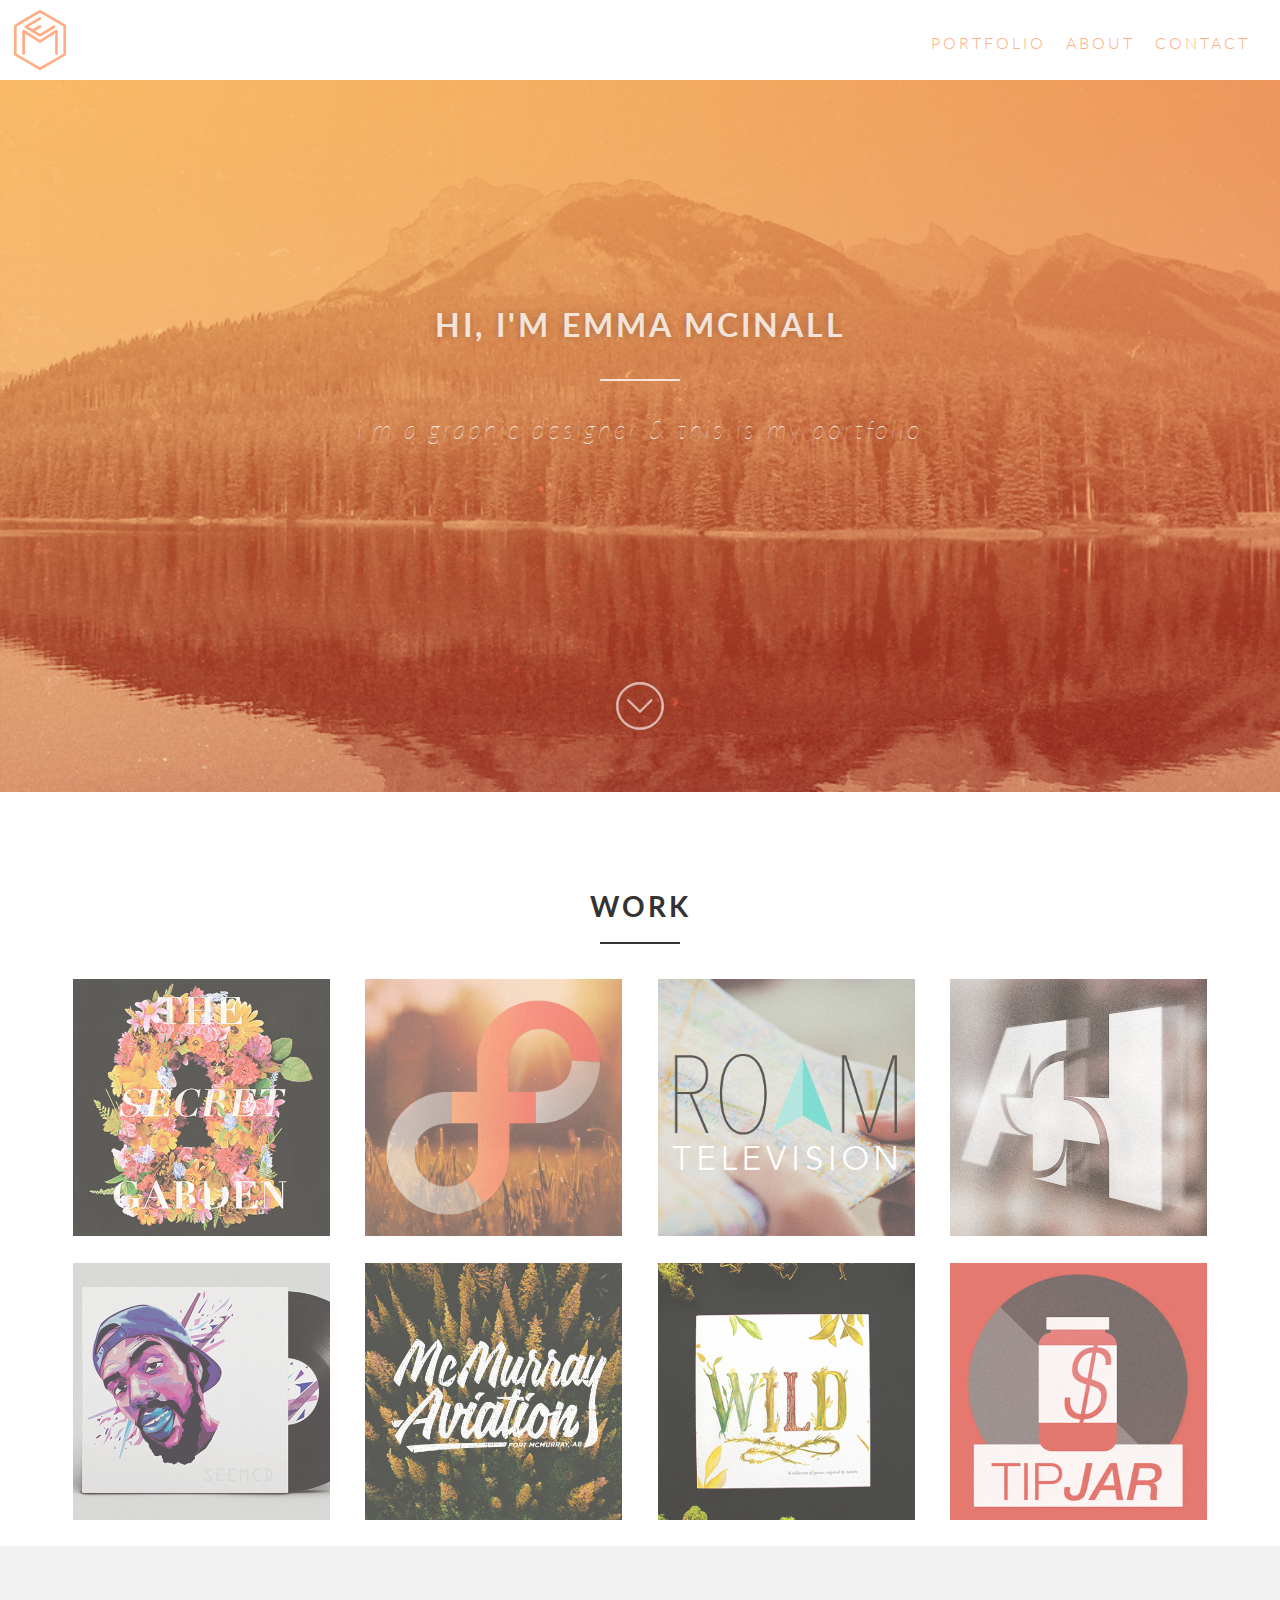
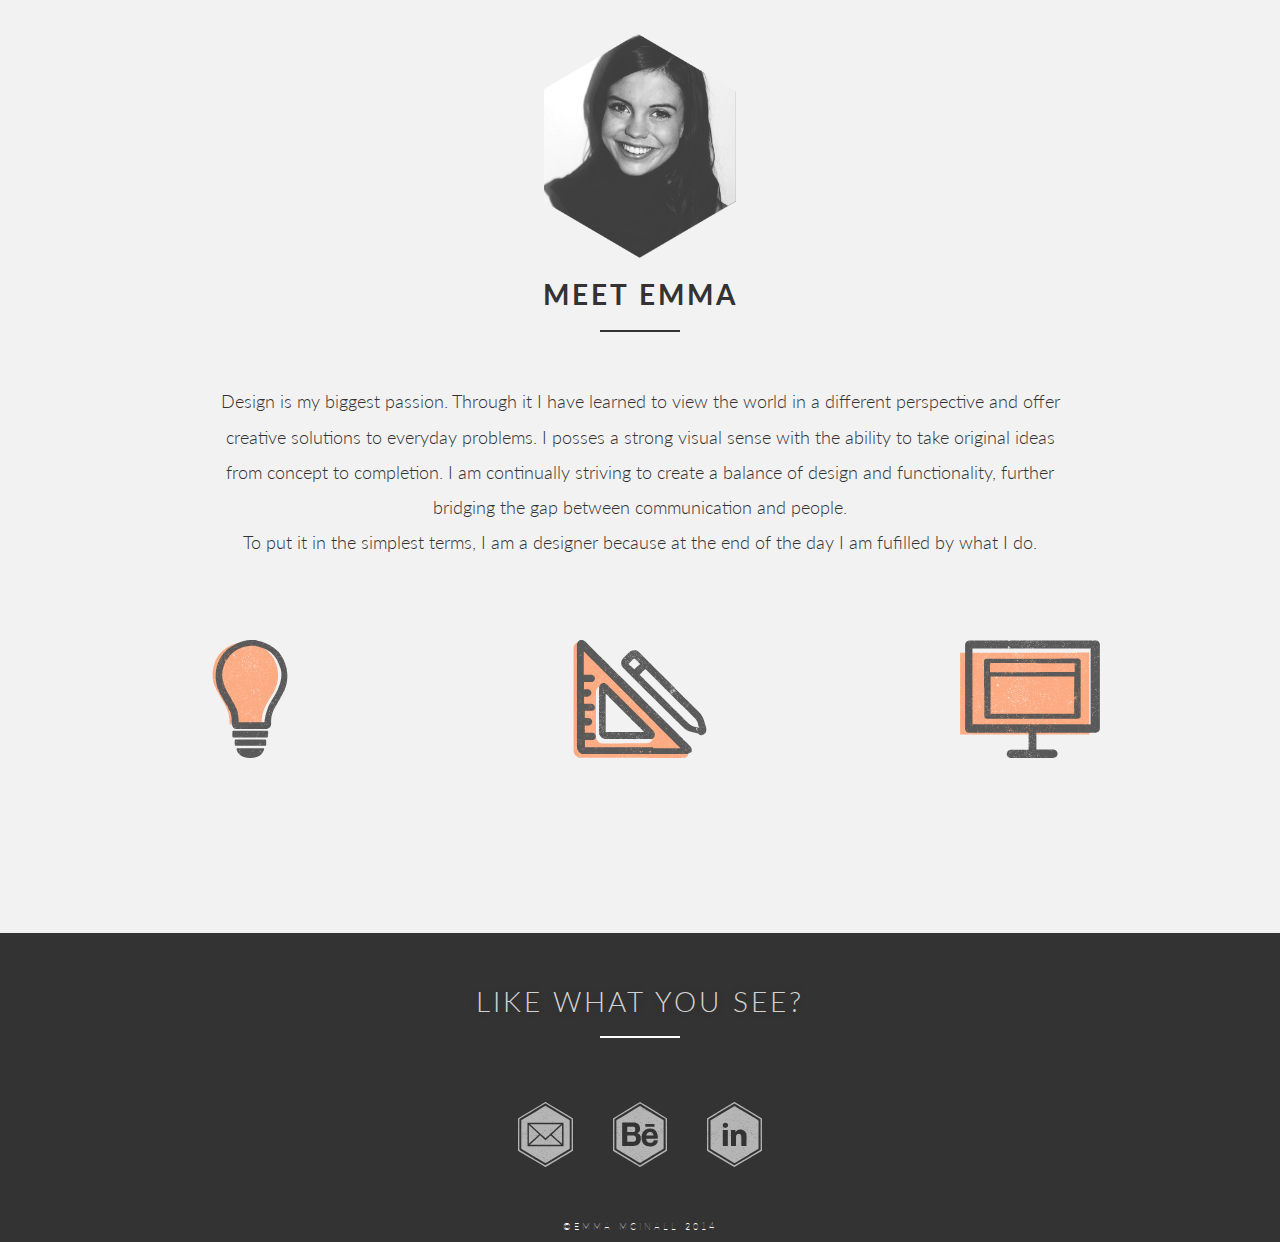
==== index.html @ fdf2aeab "Finalized Website v01" ====
<!DOCTYPE html>
<html lang="en-ca">
<head>
	<meta charset="utf-8">
	<meta name="handheldfriendly" content="true">
  	<meta name="mobileoptimized" content="240">
 	<meta name="viewport" content="width=device-width,initial-scale=1">

	<title>Emma McInall · Graphic Design · Ottawa, Ontario, Canada</title>

	<link href="css/reset.css" rel="stylesheet">
	<link href="css/grid.css" rel="stylesheet">
	<link href="css/typography.css" rel="stylesheet">
	<link href="css/main.css" rel="stylesheet">
	<link rel="stylesheet" href="flexslider/flexslider.css" type="text/css">
	<link href='http://fonts.googleapis.com/css?family=Lato:100,300,400,700,100italic,300italic,400italic,700italic' rel='stylesheet' type='text/css'>
</head>
	<body id="top">
		<!-- HEADER -->
		<header>

			<a href="#top" id="logo"></a>

			<nav class="milli">
				<a href="#" id="menu-icon"></a>

				<ul>
					<li><a href="#work" class="smoothScroll">PORTFOLIO</a></li>
					<li><a href="#about" class="smoothScroll">ABOUT</a></li>
					<li><a href="#footer" class="smoothScroll">CONTACT</a></li>

				</ul>
			</nav>
		</header>
		<!-- END - HEADER -->

		<!-- INTRO (PARALLAX) -->
		<section class="intro" id="intro">
		    <section class="module parallax parallax-1">
			  <div class="container">
			    <h1>HI, I'M EMMA MCINALL</h1>
			    <span class="intro-border"></span>
			    <h3>i'm a graphic designer & this is my portfolio</h3>
			    <a href="#work" class="arrow smoothScroll">
			    	<img src="img/arrow.svg" alt="down arrow">
			    </a>
			  </div>
			</section>
		</section>
		<!-- END - INTRO -->

		<!-- WORK SECTION -->
		<section class="work" id="work">
			<h2 class="work-title">WORK</h2>
			<span class="work-border"></span>

			<!-- WORK THUMBNAILS-->
				<div class="work-grid" id="portfolio">
					<div class="unit unit-s-1-2 unit-m-1-2 unit-l-1-4 gutter">
						<a href="#portfolio1" class="smoothScroll">
							<figure class="graphic">
								<img class="img-flex" src="img/thesecretgarden-thumbnail.jpg" alt="The Secret Garden Movie Poster">
								<figcaption>The Secret Garden</figcaption>
							</figure>
						</a>
					</div>

					<div class="unit unit-s-1-2 unit-m-1-2 unit-l-1-4 gutter">
						<a href="#portfolio2" class="smoothScroll">
							<figure class="graphic">
								<img class="portfolio-img" src="img/furever-thumbnail.jpg" alt="Furevr iOS App">
								<figcaption>Furevr</figcaption>
							</figure>
						</a>
					</div>

					<div class="unit unit-s-1-2 unit-m-1-2 unit-l-1-4 gutter">
						<a href="#portfolio3" class="smoothScroll">
							<figure class="graphic">
								<img class="portfolio-img" src="img/roamtelevision-thumbnail.jpg" alt="Roam Television Broadcast Package">
								<figcaption>Roam TV</figcaption>
							</figure>
						</a>
					</div>

					<div class="unit unit-s-1-2 unit-m-1-2 unit-l-1-4 gutter">
						<a href="#portfolio4" class="smoothScroll">
							<figure class="graphic">
								<img class="portfolio-img" src="img/algonquinanimalhospital-thumbnail.jpg" alt="Algonquin Animal Hospital Logo">
								<figcaption>Algonquin Vet</figcaption>
							</figure>
						</a>
					</div>

					<div class="unit unit-s-1-2 unit-m-1-2 unit-l-1-4 gutter">
						<a href="#portfolio5" class="smoothScroll">
							<figure class="graphic">
								<img class="portfolio-img" src="img/artiststudy-thumbnail.jpg" alt="Artist Study Illustration">
								<figcaption>Artist Study</figcaption>
							</figure>
						</a>
					</div>

					<div class="unit unit-s-1-2 unit-m-1-2 unit-l-1-4 gutter">
						<a href="#portfolio6" class="smoothScroll">
							<figure class="graphic">
								<img class="portfolio-img" src="img/mcmurrayaviation-thumbnail.jpg" alt="McMurray Aviation Logo">
								<figcaption>McMurray Aviation</figcaption>
							</figure>
						</a>
					</div>

					<div class="unit unit-s-1-2 unit-m-1-2 unit-l-1-4 gutter">
						<a href="#portfolio7" class="smoothScroll">
							<figure class="graphic">
								<img class="portfolio-img" src="img/wild-thumbnail.jpg" alt="Wild Quote Book">
								<figcaption>Wild</figcaption>
							</figure>
						</a>
					</div>

					<div class="unit unit-s-1-2 unit-m-1-2 unit-l-1-4 gutter">
						<a href="#portfolio8" class="smoothScroll">
							<figure class="graphic">
								<img class="portfolio-img" src="img/tipjar-thumbnail.jpg" alt="Tip Jar iOS App">
								<figcaption>TipJar</figcaption>
							</figure>
						</a>
					</div>
				</div>
			</section>
			<!-- END - WORK THUMBNAILS -->

			<!--  WORK DETAILS-->
				<div class="portfolio-wrapper" id="portfolio1" data-state="close">
						<div class="slider-wrap">
							<div class="flexslider">
							  <ul class="slides">
								<li>
									<img src="img/work-img/thesecretgarden-slide1.jpg" alt="The Secret Garden Movie Poster">
								</li>
								<li>
									<img src="img/work-img/thesecretgarden-slide2.jpg" alt="The Secret Garden Movie Poster">
								</li>
								<li>
									<img src="img/work-img/thesecretgarden-slide3.jpg" alt="The Secret Garden Movie Poster">
								</li>
								<li>
									<img src="img/work-img/thesecretgarden-slide4.jpg" alt="The Secret Garden Movie Poster">
								</li>
							  </ul>
							</div>
						</div>
					<div class="portfolio-description">
						<h2 class="portfolio-title">The Secret Garden</h2>
						<p>The goal of this poster was to choose a film and strip down the over arching concept, creating a movie poster using a minimalist approach. I wanted to step away from the computer and build the poster by hand. Using florists' foam, I layered flowers to create the desired texture.</p>
						<a href="#work" class="close smoothScroll">
					    	<img src="img/btn-close.svg" alt="close">
					    </a>
					</div>
				</div>

				<div class="portfolio-wrapper" id="portfolio2" data-state="close">
						<div class="slider-wrap">
							<div class="flexslider">
							  <ul class="slides">
								<li>
									<img src="img/work-img/furevr-slide1.jpg" alt="Furevr iOS App">
								</li>
								<li>
									<img src="img/work-img/furevr-slide2.jpg" alt="Furevr iOS App">
								</li>
								<li>
									<img src="img/work-img/furevr-slide3.jpg" alt="Furevr iOS App">
								</li>
								<li>
									<img src="img/work-img/furevr-slide4.jpg" alt="Furevr iOS App">
								</li>
								<li>
									<img src="img/work-img/furevr-slide5.jpg" alt="Furevr iOS App">
								</li>
								<li>
									<img src="img/work-img/furevr-slide6.jpg" alt="Furevr iOS App">
								</li>
							  </ul>
							</div>
						</div>
					<div class="portfolio-description">
						<h2 class="portfolio-title">Furevr</h2>
						<p>Furvr connects local rescue animals with loving forever homes. It is an animal rescue network that allows the user to browse adoptable pets and search based on their location, breed or age and view the profiles of animals in need of homes. Swipe through photos, favourite pets for later viewing, donate to local shelters, or share pets on social media to increase they’re chance of adoption. Furvr unites families with pets that compliment their lifestyles, allowing for maximum compatibility. Are you ready to meet your new best friend? </p>
					</div>
					<a href="#work" class="close smoothScroll">
					    	<img src="img/btn-close.svg" alt="close">
					 </a>
				</div>

				<div class="portfolio-wrapper" id="portfolio3" data-state="close">
						<div class="slider-wrap">
							<div class="flexslider">
							  <ul class="slides">
								<li>
									<img src="img/work-img/roamtv-slide1.jpg" alt="Roam Broadcast Package">
								</li>
								<li>
									<img src="img/work-img/roamtv-slide2.jpg" alt="Roam Broadcast Package">
								</li>
								<li>
									<img src="img/work-img/roamtv-slide3.jpg" alt="Roam Broadcast Package">
								</li>
							  </ul>
							</div>
						</div>
					<div class="portfolio-description">
						<h2 class="portfolio-title">Roam TV</h2>
						<a href="http://vimeo.com/emmamcinall/broadcastpackage" class="vimeo-link">
					    	<p>view the full video here.</p>
					    </a>
						<p>Every channel that goes on the air needs its own identity. That Identity needs to be brought through in each of the design elements pertaining to the channel. This broadcast package was created for a fictional Travel & Adventure Channel. </p>
						<p class="copyright">All footage belongs to: © 2014 GoPro, Inc. All Rights Reserved.</p>
					</div>
					<a href="#work" class="close smoothScroll">
					    	<img src="img/btn-close.svg" alt="close">
					    </a>
				</div>

				<div class="portfolio-wrapper" id="portfolio4" data-state="close">
						<div class="slider-wrap">
							<div class="flexslider">
							  <ul class="slides">
								<li>
									<img src="img/work-img/algonquinanimalhospital-slide1.jpg" alt="Algonquin Animal Hospital Logo">
								</li>
								<li>
									<img src="img/work-img/algonquinanimalhospital-slide2.jpg" alt="Algonquin Animal Hospital Logo">
								</li>
								<li>
									<img src="img/work-img/algonquinanimalhospital-slide3.jpg" alt="Algonquin Animal Hospital Logo">
								</li>
								<li>
									<img src="img/work-img/algonquinanimalhospital-slide4.jpg" alt="Algonquin Animal Hospital Logo">
								</li>
							  </ul>
							</div>
						</div>
					<div class="portfolio-description">
						<h2 class="portfolio-title">Algonquin Animal Hospital</h2>
						<p>My objective for this rebrand was to refresh the current logo, and introduce a modern, appropriate logo which accurately represents the hard work and professionalism of the Algonquin Animal Hospital.</p>
					</div>
					<a href="#work" class="close smoothScroll">
					    	<img src="img/btn-close.svg" alt="close">
					    </a>
				</div>


				<div class="portfolio-wrapper" id="portfolio5" data-state="close">
						<div class="slider-wrap">
							<div class="flexslider">
							  <ul class="slides">
								<li>
									<img src="img/work-img/artiststudy-slide1.jpg" alt="An illustration in the style of Mink Couteaux">
								</li>
								<li>
									<img src="img/work-img/artiststudy-slide2.jpg" alt="An illustration in the style of Mink Couteaux">
								</li>
								<li>
									<img src="img/work-img/artiststudy-slide3.jpg" alt="An illustration in the style of Mink Couteaux">
								</li>
								<li>
									<img src="img/work-img/artiststudy-slide4.jpg" alt="An illustration in the style of Mink Couteaux">
								</li>
							  </ul>
							</div>
						</div>
					<div class="portfolio-description">
						<h2 class="portfolio-title">Artist's Study: Mink Couteaux</h2>
						<p>The goal of this assignment was to conduct an Artist's Study of an Illustrator of our choosing.
						I was inspired by Netherlands Illustrator Mink Couteaux, and used his technique to produce a portrait of rapper C McD.</p>
					</div>
					<a href="#work" class="close smoothScroll">
					    	<img src="img/btn-close.svg" alt="close">
					    </a>
				</div>


				<div class="portfolio-wrapper" id="portfolio6" data-state="close">
						<div class="slider-wrap">
							<div class="flexslider">
							  <ul class="slides">
								<li>
									<img src="img/work-img/mcmurrayaviation-slide1.jpg" alt="McMurray Aviation Logo">
								</li>
								<li>
									<img src="img/work-img/mcmurrayaviation-slide3.jpg" alt="McMurray Aviation Sketchs">
								</li>
								<li>
									<img src="img/work-img/mcmurrayaviation-slide2.jpg" alt="McMurray Aviation Stationary">
								</li>
								<li>
									<img src="img/work-img/mcmurrayaviation-slide4.jpg" alt="McMurray Aviation Mobile">
								</li>
								<li>
									<img src="img/work-img/mcmurrayaviation-slide5.jpg" alt="A cuddly kitty">
								</li>
								<li>
									<img src="img/work-img/mcmurrayaviation-slide6.jpg" alt="A cuddly kitty">
								</li>
							  </ul>
							</div>
						</div>
					<div class="portfolio-description">
						<h2 class="portfolio-title">McMurray Aviation</h2>
						<p>McMurray Aviation specializies in charter flights to remote fishing and hunting camps, and transport goods to local native reserves. When creating the look and feel for McMurray Aviation, I wanted to reflect the ruggedness of their location and appeal to the target demographic. The overall look of the logo was greatly influenced by vintage badge design, and the boreal forest where the company is located. My goal was to design a logo the embodied the personality of both McMurray Aviation and the town of Fort McMurray itself. </p>
					</div>
					<a href="#work" class="close smoothScroll">
					    	<img src="img/btn-close.svg" alt="close">
					    </a>
				</div>


				<div class="portfolio-wrapper" id="portfolio7" data-state="close">
						<div class="slider-wrap">
							<div class="flexslider">
							  <ul class="slides">
								<li>
									<img src="img/work-img/wild-slide1.jpg" alt="Wild:A Collection of Quotes inspired by Nature">
								</li>
								<li>
									<img src="img/work-img/wild-slide2.jpg" alt="Wild:A Collection of Quotes inspired by Nature">
								</li>
								<li>
									<img src="img/work-img/wild-slide3.jpg" alt="Wild:A Collection of Quotes inspired by Nature">
								</li>
								<li>
									<img src="img/work-img/wild-slide4.jpg" alt="Wild:A Collection of Quotes inspired by Nature">
								</li>
								<li>
									<img src="img/work-img/wild-slide5.jpg" alt="Wild:A Collection of Quotes inspired by Nature">
								</li>
								<li>
									<img src="img/work-img/wild-slide6.jpg" alt="Wild:A Collection of Quotes inspired by Nature">
								</li>	
								<li>
									<img src="img/work-img/wild-slide7.jpg" alt="Wild:A Collection of Quotes inspired by Nature">
								</li>															
							  </ul>
							</div>
						</div>
					<div class="portfolio-description">
						<h2 class="portfolio-title">Wild</h2>
						<p>This booklet contains quotes from a variety of nature enthusiasts, including John Muir and Henry David Thoreau. I found these quotes to be very inspiring and so I wanted to create a booklet which could bring these quotes to life, and visually communicate nature's beauty. Every quote was hand painted using watercolours, they were then scanned and touched up in Photoshop. I printed and bound the booklet myself. 
					</div>
					<a href="#work" class="close smoothScroll">
					    	<img src="img/btn-close.svg" alt="close">
					    </a>
				</div>


				<div class="portfolio-wrapper" id="portfolio8" data-state="close">
						<div class="slider-wrap">
							<div class="flexslider">
							  <ul class="slides">
								<li>
									<img src="img/work-img/tipjar-slide1.jpg" alt="TipJar iOS App">
								</li>
								<li>
									<img src="img/work-img/tipjar-slide2.jpg" alt="TipJar iOS App">
								</li>
								<li>
									<img src="img/work-img/tipjar-slide3.jpg" alt="TipJar iOS App">
								</li>
								<li>
									<img src="img/work-img/tipjar-slide4.jpg" alt="TipJar iOS App">
								</li>
							  </ul>
							</div>
						</div>
					<div class="portfolio-description">
						<h2 class="portfolio-title">TipJar</h2>
						<p>TipJar, an app for iOS, introduces a simple system that complies three different ratings to compile an appropriate tip, taking into account sales tax, service and quality. This app is very simple, using an easy rating system to collect the data needed for calculation. It can also be used for other services, such as a salon or taxi driver. Never second-guess your tip again!</p>
					</div>
					<a href="#work" class="close smoothScroll">
					    	<img src="img/btn-close.svg" alt="close">
					    </a>
				</div>

			<!-- END - WORK DETAILS -->
	
		<!-- END - WORK SECTION -->

		<!-- ABOUT -->
		<section class="about" id="about">
			<div class="picture">
			    	<img src="img/meet-emma.png" alt="Hello I am Emma">
			</div>

			<h2 class="about-title">MEET EMMA</h2>
			    <span class="about-border"></span>

			    <div class="meet-emma">
			    	<p>Design is my biggest passion. Through it I have learned to view the world in a different perspective and offer creative solutions to everyday problems. I posses a strong visual sense with the ability to take original ideas from concept to completion. I am continually striving to create a balance of design and functionality, further bridging the gap between communication and people.
			    		<br> To put it in the simplest terms, I am a designer because at the end of the day I am fufilled by what I do.</p>
			    </div>

				<!-- SERVICES SECTION -->
		<section class="services" id="services">
			  <div class="services-container">
			    	<div class="services-icons grid">
			    		<div class="unit unit-s-1-1 unit-m-1 unit-l-1-3 gutter-right">
			    			<figure class="icons">
			    			<img src="img/icon-branding-identity.svg" alt="Branding and Identity">
			    			<figcaption><h6>BRANDING + IDENTITY</h6>
			    			<span class="icons-border"></span>
			    			A strong, recognizable brand is the key to success for any business.</figcaption>
			    			</figure>
			    		</div>
			    		<div class="unit unit-s-1-1 unit-m-1 unit-l-1-3 gutter-left gutter-right">
			    			<figure class="icons">
			    			<img src="img/icon-design.svg" alt="Graphic Design">
			    			<figcaption><h6>GRAPHIC DESIGN</h6>
			    			<span class="icons-border"></span>
			    			I use the latest technology to visually communicate your message effectively and attractively.</figcaption>
			    			</figure>
			    		</div>
			    		<div class="unit unit-s-1-1 unit-m-1 unit-l-1-3 gutter-left">
			    			<figure class="icons">
			    			<img src="img/icon-creative-development.svg" alt="Creative Development">
			    			<figcaption><h6>CREATIVE DEVELOPMENT</h6>
			    			<span class="icons-border"></span>
			    			I create user-friendly web pages using responsive website design to create an experience. </figcaption>
			    			</figure>

			    		</div>
			    	</div>
			  </div>
		</section>
		<!-- END - SERVICES SECTION -->
	</section>
	<!-- END - ABOUT -->

		<!-- FOOTER -->
		<section class="footer" id="footer">
				 <h2 class="footer-title">LIKE WHAT YOU SEE?</h2>
				    <span class="footer-border"></span>
				    <ul class="social-links">
				    	<p>
						<li>
							<a href="mailto: hello@emmamcinall.ca">
	  							<img src="img/icon-email.svg" alt="Email Emma">
							</a>
						</li>

						<li>
							<a href="http://behance.net/emmaleemcinall">
	  							<img src="img/icon-behance.svg" alt="Follow Emma on Behance">
							</a>
						</li>

						<li>
							<a href="ca.linkedin.com/in/emmamcinall/">
	  							<img src="img/icon-linkedin.svg" alt="Connect with Emma on Linked In">
							</a>
						</li>
					</ul>
				<p class="copyright">©EMMA MCINALL 2014</p>
		</section>
		<!-- END - FOOTER -->

		<!-- Import jQuery library -->
		<script src="https://ajax.googleapis.com/ajax/libs/jquery/2.1.1/jquery.min.js"></script>
		<!-- Import jQuery Flexslider plugin -->
		<script src="flexslider/jquery.flexslider-min.js"></script>
		<!-- Fire the plugin -->
		<script type="text/javascript" charset="utf-8">
		  $(window).load(function() {
			$('.flexslider').flexslider({
				animation: "slide",  
				});
		  });
		</script>

		<script src="js/main.js"></script>
		<script type="text/javascript" src="js/smoothscroll.js"></script>
	</body>
</html>
---- css/grid.css ----
/* GRIDIFIER */
.grid {
  margin: 0;
  padding: 0;
  letter-spacing: -0.31em;
  text-rendering: optimizespeed;
  display: -webkit-flex;
  -webkit-flex-flow: row wrap;
  display: -ms-flexbox;
  -ms-flex-flow: row wrap;
  display: flex;
  flex-flow: row wrap;
}

.grid-bottom {
  -webkit-align-items: flex-end;
  -ms-align-items: flex-end;
  align-items: flex-end;
}

.grid-middle {
  -webkit-align-items: center;
  -ms-align-items: center;
  align-items: center;
}

.grid-stretch {
  -webkit-align-items: stretch;
  -ms-align-items: stretch;
  align-items: stretch;
}

.opera-only :-o-prefocus, .grid {
  word-spacing: -0.43em;
}

.unit {
  letter-spacing: normal;
  text-rendering: auto;
  vertical-align: top;
  word-spacing: normal;
  display: inline-block;
  visibility: visible;
  float: left;
}

.grid-bottom .unit {
  vertical-align: bottom;
}

.grid-middle .unit {
  vertical-align: middle;
}

.unit[class*="push-"],
.unit[class*="pull-"] {
  position: relative;
}

.unit-s-hidden {
  display: none;
  visibility: hidden;
}

.unit-s-centered {
  margin: 0 auto;
}

.unit-s-1, .s-1 {
  display: block;
  visibility: visible;
  width: 100%;
}

.unit-s-1-2, .s-1-2 {
  width: 50.0000%;
}

.unit-s-1-3, .s-1-3 {
  width: 33.3333%;
}

.unit-s-2-3, .s-2-3 {
  width: 66.6667%;
}

.unit-s-1-2,.s-1-2,.unit-s-1-3,.s-1-3,.unit-s-2-3,.s-2-3 {
  display: inline-block;
  visibility: visible;
}

@media only screen and (min-width: 38em) {

.unit-m-hidden {
  display: none;
  visibility: hidden;
}

.unit-m-centered {
  margin: 0 auto;
}

.unit-m-1, .m-1 {
  display: block;
  visibility: visible;
  width: 100%;
}

.unit-m-1-2, .m-1-2 {
  width: 50.0000%;
}

.unit-m-1-3, .m-1-3 {
  width: 33.3333%;
}

.unit-m-2-3, .m-2-3 {
  width: 66.6667%;
}

.unit-m-1-2,.m-1-2,.unit-m-1-3,.m-1-3,.unit-m-2-3,.m-2-3 {
  display: inline-block;
  visibility: visible;
}

}

@media only screen and (min-width: 60em) {

.unit-l-hidden {
  display: none;
  visibility: hidden;
}

.unit-l-centered {
  margin: 0 auto;
}

.unit-l-1, .l-1 {
  display: block;
  visibility: visible;
  width: 100%;
}

.unit-l-1-2, .l-1-2 {
  width: 50.0000%;
}

.unit-l-1-3, .l-1-3 {
  width: 33.3333%;
}

.unit-l-2-3, .l-2-3 {
  width: 66.6667%;
}

.unit-l-1-4, .l-1-4 {
  width: 25.0000%;
}

.unit-l-3-4, .l-3-4 {
  width: 75.0000%;
}

.unit-l-1-2,.l-1-2,.unit-l-1-3,.l-1-3,.unit-l-2-3,.l-2-3,.unit-l-1-4,.l-1-4,.unit-l-3-4,.l-3-4 {
  display: inline-block;
  visibility: visible;
}

}

.unit-content-distribute {
  display: -ms-flexbox;
  display: -webkit-flex;
  display: flex;
  -ms-flex-direction: column;
  -webkit-flex-direction: column;
  flex-direction: column;
  -ms-flex-pack: justify;
  -webkit-justify-content: space-between;
  justify-content: space-between;
  -ms-flex-align: center;
  -webkit-align-items: center;
  align-items: center;
}

.content-fill {
  -ms-flex-grow: 2;
  -webkit-flex-grow: 2;
  flex-grow: 2;
}

.content-shrink {
  -ms-align-self: center;
  -webkit-align-self: center;
  align-self: center;
}

/* END - GRIDIFIER */
---- css/typography.css ----
/* TYPOGRAFIER */
html {
  font: normal 100%/1.5 'Lato', sans-serif;
}

@media only screen and (min-width: 60em) {

  html {
    font-size: 110%;
  }

}

@media only screen and (min-width: 90em) {

  html {
    font-size: 120%;
  }

}

@media only screen and (min-width: 120em) {

  html {
    font-size: 130%;
  }

}

h1, h2, h3, h4, h5, h6,
p, ul, ol, dl, dd, figure,
blockquote, details, hr,
fieldset, pre, table {
  margin: 0 0 1.5rem;
}

.yotta {
  font-size: 2.2807rem;
  line-height: 1.3154;
}

.zetta {
  font-size: 2.0273rem;
  line-height: 1.4798;
}

h1, .exa {
  font-family: 'Lato', sans-serif;
  font-weight: 700;
  font-size: 1.8020rem;
  line-height: 1.6648;
  letter-spacing: 3px;
}

h2, .peta {
  font-family: 'Lato', sans-serif;
  font-weight: 400;
  font-size: 1.6018rem;
  line-height: 1.8729;
  letter-spacing: 3px;
}

h3, .tera {
  font-family: 'Lato', sans-serif;
  font-weight: 400;
  font-size: 1.4238rem;
  line-height: 1.0535;
  letter-spacing: 3px;
}

h4, .giga {
  font-family: 'Lato', sans-serif;
  font-weight: 300;
  font-size: 1.2656rem;
  line-height: 1.1852;
}

h5, .mega {
  font-family: 'Lato', sans-serif;
  font-weight: 300;
  font-size: 1.1250rem;
  line-height: 1.3333;
}

h6, .kilo {
  font-family: 'Lato', sans-serif;
  font-weight: 300;
  font-size: 1.0000rem;
  line-height: 1.5000;
}

small, .milli {
  font-family: 'Lato', sans-serif;
  font-weight: 100;
  font-size: 0.8889rem;
  line-height: 1.6875;
}

.micro {
  font-size: 0.7901rem;
  line-height: 1.8984;
}

sub,
sup {
  font-size: 75%;
  line-height: 1px;
  position: relative;
  vertical-align: baseline;
}

sup {
  top: -0.5em;
}

sub {
  bottom: -0.25em;
}

.text-left {
  text-align: left;
}

.text-right {
  text-align: right;
}

.text-center {
  text-align: center;
}

.normal {
  font-weight: normal;
}

.bold {
  font-weight: bold;
}

.italic {
  font-style: italic;
}

.push {
  margin-bottom: 1.5rem;
}

.push-none, .push-0 {
  margin-bottom: 0;
}

.push-double, .push-2 {
  margin-bottom: 3.0000rem;
}

.push-half, .push-1-2 {
  margin-bottom: 0.7500rem;
}

.push-quarter, .push-1-4 {
  margin-bottom: 0.3750rem;
}

.pad-top, .pad-t {
  padding-top: 1.5rem;
}

.pad-bottom, .pad-b {
  padding-bottom: 1.5rem;
}

.pad-top-double, .pad-t-2 {
  padding-top: 3.0000rem;
}

.pad-bottom-double, .pad-b-2 {
  padding-bottom: 3.0000rem;
}

.pad-top-half, .pad-t-1-2 {
  padding-top: 0.7500rem;
}

.pad-bottom-half, .pad-b-1-2 {
  padding-bottom: 0.7500rem;
}

.pad-top-quarter, .pad-t-1-4 {
  padding-top: 0.3750rem;
}

.pad-bottom-quarter, .pad-b-1-4 {
  padding-bottom: 0.3750rem;
}

.island {
  padding: 1.5rem;
}

.island-double, .island-2 {
  padding: 3.0000rem;
}

.island-half, .island-1-2 {
  padding: 0.7500rem;
}

.island-quarter, .island-1-4 {
  padding: 0.3750rem;
}

.gutter {
  padding-left: 1rem;
  padding-right: 1rem;
}

.gutter-double, .gutter-2 {
  padding-left: 2.0000rem;
  padding-right: 2.0000rem;
}

.gutter-half, .gutter-1-2 {
  padding-left: 0.5000rem;
  padding-right: 0.5000rem;
}

.gutter-quarter, .gutter-1-4 {
  padding-left: 0.2500rem;
  padding-right: 0.2500rem;
}
/* END - TYPOGRAFIER */
---- css/main.css ----
/* CSS Document */
/* 
h1: Lato Bold 700;
h2: Lato Normal 400;
p: Lato Light 300;
#F5F5F5 / rgb(245,245,245) - Light Gray
#333333 / rgb(51,51,51) - Dark Gray
#ED4223 / rgb(237,66,35) - Accent Orange
*/
@charset "UTF-8";
/* Responsive Setup 

@-moz-viewport { width: device-width; scale: 1;}
@-ms-viewport { width: device-width; scale: 1;}
@-webkit-viewport { width: device-width; scale: 1;}
@-o-viewport { width: device-width; scale: 1;}
@viewport { width: device-width; scale: 1;}
*/

/* COMMON */
html {
  -moz-text-size-adjust: 100%;
  -ms-text-size-adjust: 100%;
  -webkit-text-size-adjust: 100%;
  -o-text-size-adjust: 100%;
  text-size-adjust: 100%;
  margin: 0;
  padding: 0;
}

img{ 
  width: 100%;
}

/* END - COMMON */

/* HEADER */

  /* NAVIGATION */
a {
  font-family: 'Lato', sans-serif;
  font-weight: 300;
  color: #ff9966;
  letter-spacing: 3px;
  opacity: 0.8;
  text-decoration: none;

}

a:hover {
  opacity: 1;
}

img {

  width: 100%;

}

header {
  background: #FFF;
  width: 100%;
  height: 80px;
  position: fixed;
  top: 0;
  left: 0;
  z-index: 100;
}

#logo{
  margin: 10px;
  float: left;
  width: 60px;
  height: 60px;
  background: url(../img/header-logo.svg) no-repeat center;
  display: block;

}

nav {
  float: right;
  padding: 20px;  
  
}

#menu-icon {
  display: hidden;
  width: 50px;
  height: 50px;
  opacity: 0.9;
  background: url(../img/menu-icon.png) no-repeat center;

}

a:hover#menu-icon {

  opacity: 1;
  border-radius: 4px 4px 0 0;

}

ul {

  list-style: none;

}
nav li {

  display: inline-block;
  float: left;
  padding: 10px

}

.current {

  color: #222;

}
/*MEDIA QUERY*/
@media only screen and (max-width : 38em) {

  header {

    position: absolute;

  }

  #menu-icon {

    display:inline-block;

  }

  nav ul, nav:active ul { 

    display: none;
    background-color: rgba(255, 255, 255, .9);
    position: absolute;
    padding: 20px;
    right: 30px;
    top: 76px;
    width: 50%;
    border-radius: 4px 0 4px 4px;

  }

  nav li {

    text-align: center;
    width: 100%;
    padding: 10px 0;
    margin: 0;

  }

  nav:hover ul {

    display: block;

  }
}
  /* END - NAVIGATION */

  /* INTRO PARALLAX */

 .container {
  display: block;
  width: 100%;
  max-width: 960px;
  margin-left: auto;
  margin-right: auto;
  padding-top: 8em;
}

 .container img{
  display: block;
  opacity: 0.8;
  width: 100%;
  max-width: 300px;
  margin-left: auto;
  margin-right: auto;
}

 .arrow img{
  display: block;
  max-width: 5%;
  margin: 2em;
  padding-top: 5em;
  opacity: 0.8;
}

.arrow img.hover {
  opacity: 1;
}

  /* PARALLAX */
section.module.content {
  padding: 40px 0;
}
section.module.parallax-1 {
  height: 792px;
  background-position: 50% 50%;
  background-repeat: no-repeat;
  background-attachment: fixed;
  background-size: cover;
}

section.module.parallax img {
  display: block;
  margin: 0 auto; 
}

section.module.parallax h1 {
  color: rgba(255, 255, 255, 0.8);
  font-weight: 700;
  letter-spacing: 3px;
  text-align: center;
  text-shadow: 0 0 10px rgba(0, 0, 0, 0.2);
  margin-top: 5em;
}

section.module.parallax h3 {
  color: rgba(255, 255, 255, 0.8);
  font-weight: 100;
  font-style: italic;
  text-align: center;
  text-shadow: 0 0 10px rgba(0, 0, 0, 0.2);
  padding-bottom: 5em;
}

section.module.parallax-1 {
  background-image: url("../img/header-parallax.jpg");
}

.intro-border{
  display: block;
  width: 80px;
  height: 2px;
  background: rgba(255, 255, 255, 0.8);
  margin: 0 auto;
  margin-top: 1em;
  margin-bottom: 2em;
}
  /* END - PARALLAX */

/* END - HEADER */

/* WORK */
.work{
  width: 100%;
  overflow: hidden;
  display: block;
}

.work-title{
  font-weight: 700;
  letter-spacing: 3px;
  text-align: center;
  color: #333333;
  text-transform: uppercase;
  margin-top: 3.125em;
}

.work-border{
  display: block;
  width: 80px;
  height: 2px;
  background: #333333;
  margin: 0 auto;
  margin-top: -1rem;
  margin-bottom: 2em;
}

  /*  WORK GRID */
  .work-grid{
    padding-left: 1em;
    padding-right: 1em;
    width: 100%;
    min-height: 500px;
  }

@media only screen and (min-width : 38em) {
  .work-grid{
    padding-left: 3.125em;
    padding-right: 3.125em;
  }
}
  .graphic{
    position: relative;
    overflow: hidden;
  }

  .graphic figcaption{
    width: 100%;
    position: absolute;
    bottom: -5em;
    background-color: #333333;
    color: #FFFFFF;
    height: auto;
    font-weight: 300;
    padding: 10px;
    text-align: center;
    text-transform: uppercase;
    line-height: 1.5em;
      transition: all 250ms linear;
  }

  .graphic img{
    top:0;
    display: block;
    position: relative;
    transition: all 250ms linear;
  }

  .graphic:hover img{
    top: -1em;
  }

  .graphic:hover figcaption{
    bottom: 0;
  }

  @media only screen and (max-width : 38em) {
  .graphic figcaption{
    display: none;
  }
  .graphic:hover img{
    top: 0;
  }
}
  /*  END - WORK GRID */

  /* PORTFOLIO DETAILS */
  .portfolio-wrapper{
    display: none;
    width: 80%;
    margin: 0 auto;
    overflow: hidden;
    padding-bottom: 3.125em;
  }

  .portfolio-wrapper[data-state="open"]{
    display:block;
  }

  .portfolio-description{
    width: 75%;
    text-align: center;
    margin-right: auto;
    margin-left: auto;
    height: auto;
  }

  .portfolio-title{
    font-weight: 400;
    letter-spacing: 3px;
    text-align: center;
    color: #333333;
    text-transform: uppercase;
  }

   .portfolio-description p{
    width: 100%;
    color: #333333;
    height: auto;
    font-weight: 300;
    line-height: 1.5em;
  }

   .close{
    display: block;
    margin-right: auto;
    margin-left: auto;
    width: 20px;
    opacity: 0.8;
  }

  .close img {
    width: 100%;
    display: block;
  }

  .close img.hover {
    opacity: 1;
  }

  .vimeo-link p{
    color: #ff9966;
  }
    /*  SLIDER */

      .slider-wrap {
        max-width: 500px;
        max-height: 600px;
        padding: 1em;
        margin: 0 auto;
      }

      .flexslider{
        display: block;
        border: none;
      }
    /*  END - SLIDER */

    /* MEDIA QUERIES */
    @media only screen and (max-width : 38em) {
        .portfolio-wrapper{
          width: 90%;
          float: none;
        }
      }

    /* END - MEDIA QUERIES */

  /* END - PORTFOLIO DETAILS */

/* END - WORK */



/* ABOUT */
.about{
  width: 100%;
  background-color:  #f2f2f2;
  min-height: 500px;
  display: block;
  padding-top: 4.5em;
  padding-bottom: 7em;
}

.about-title{
  font-weight: 700;
  letter-spacing: 3px;
  text-align: center;
  color: #333;
  text-transform: uppercase;
}

.about-border{
  display: block;
  width: 80px;
  height: 2px;
  background: #333333;
  margin: 0 auto;
  margin-top: -1rem;
}

  .picture{
    display: block;
    max-width: 15%;
    margin-left: auto;
    margin-right: auto;
  }
  /* MEET EMMA */
  .meet-emma{
    display: block;
    margin-left: auto;
    margin-right: auto;
    width: 75%;
    padding: 2em;
    line-height: 2em;
    display: block;
  }

  .meet-emma p{
    text-align: center;
    color: #333333;
    padding: 1em;
    font-weight: 300;
  }

      @media only screen and (max-width : 38em) {
      .meet-emma{
        width: 100%;
        padding: 5px;
      }

      .picture{
        max-width: 33%;
        margin-left: auto;
        margin-right: auto;
      }
  }
  /* END - MEET EMMA */
  /* SERVICES */
.services{
  width: 100%;
  display: block;
}

  /* ICONS */
  .icons{
    position: relative;
  }

  .icons-border{
    display: block;
    width: 80px;
    height: 2px;
    background: #333;
    opacity: 0.8;
    margin: 0 auto;
    margin-top: 15px;
    margin-bottom: 15px;
  }

  .icons figcaption{
    position: relative;
    width: 100%;
    text-align: center;
    opacity: .9;
    padding: 1em;
    font-size: .9em;
    line-height: 1.5em;
    font-weight: 300;
    color: #333;
  }

  .icons:hover figcaption{
    opacity: 1;
  }

  .icons figcaption h6{
    text-align: center;
    font-size: 1em;
    margin-bottom: -.3em;
    font-weight: 400;
    color: #333;
  }


  .services-icons{
    text-align: center;
    margin-left: 3.125em;
    margin-right: 3.125em;
  }

  .services-icons img{
    width: 8em;
    height: 8em;
    padding-bottom: 1.25em;
    opacity: 0.8;
  }

  .services-icons img:hover{
    opacity: 1;
  }

  @media only screen and (min-width: 60em) {
       .services-container {
          width: 100%;
        }
      .icons figcaption{
        position: absolute;
        opacity: 0;
      }

  }

@media only screen and (max-width: 38em) {
    .services-container {
      width: 100%;
    }

    .services-icons{
      text-align: center;
      margin-left:10px;
      margin-right:10px;
    }
  }

  /* END - ICONS */

/* END - SERVICES */
/* END - ABOUT */


/* FOOTER */
.footer{
  width: 100%;
  background-color: #333;
  display: block;
}

.footer-title{
  font-weight: 700;
  letter-spacing: 3px;
  text-align: center;
  color: #fff;
  text-transform: uppercase;
}

.footer-border{
  display: block;
  width: 80px;
  height: 2px;
  background: #FFF;
  margin: 0 auto;
  margin-top: -1em;

}

.footer p{
    display: block;
    text-align: center;
    color: #FFF;
    padding: 10px;
    font-weight: 100;
}

.footer h2 { 
  color: rgba(255, 255, 255, 0.8);
  font-weight: 300;
  text-align: center;
  text-shadow: 0 0 10px rgba(0, 0, 0, 0.2);
  padding-top: 1.5em;
}


.copyright{
    display: block;
    text-align: center;
    font-size: .5em;
    color: #F5F5F5;
    font-weight: 100;
    text-transform: uppercase;
    letter-spacing: 3px;
    margin: 0 auto;
}

.social-links{
  text-align: center;
}


.social-links img{
    display: inline-block;
    
    opacity: 0.8;
}

.social-links li {
  display: inline-block;
  width: 7%;
  padding: 1em;
}

.social-links img:hover{
    opacity: 1;
  }

    @media only screen and (max-width : 38em) {
      .social-links li {
        display: inline-block;
        width: 15%;
        padding: 5px;
      }
    }
/* END - FOOTER */
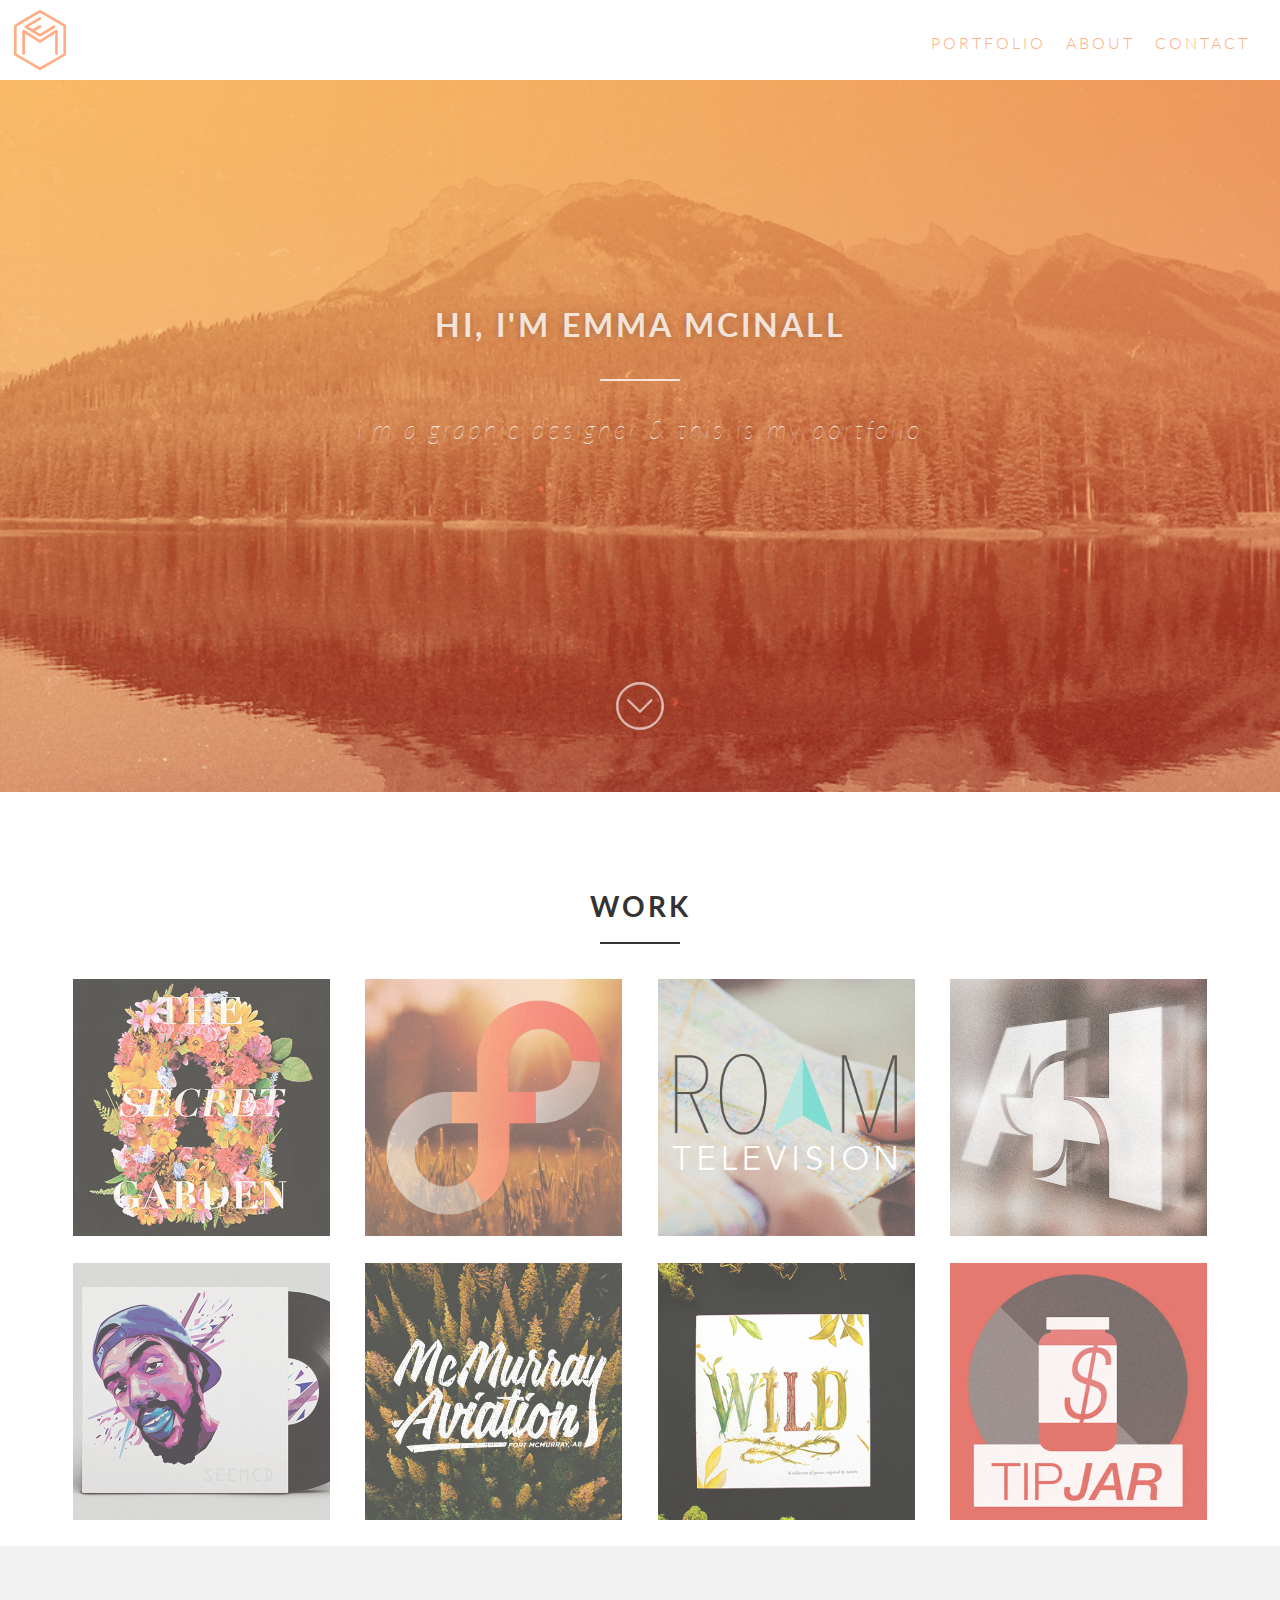
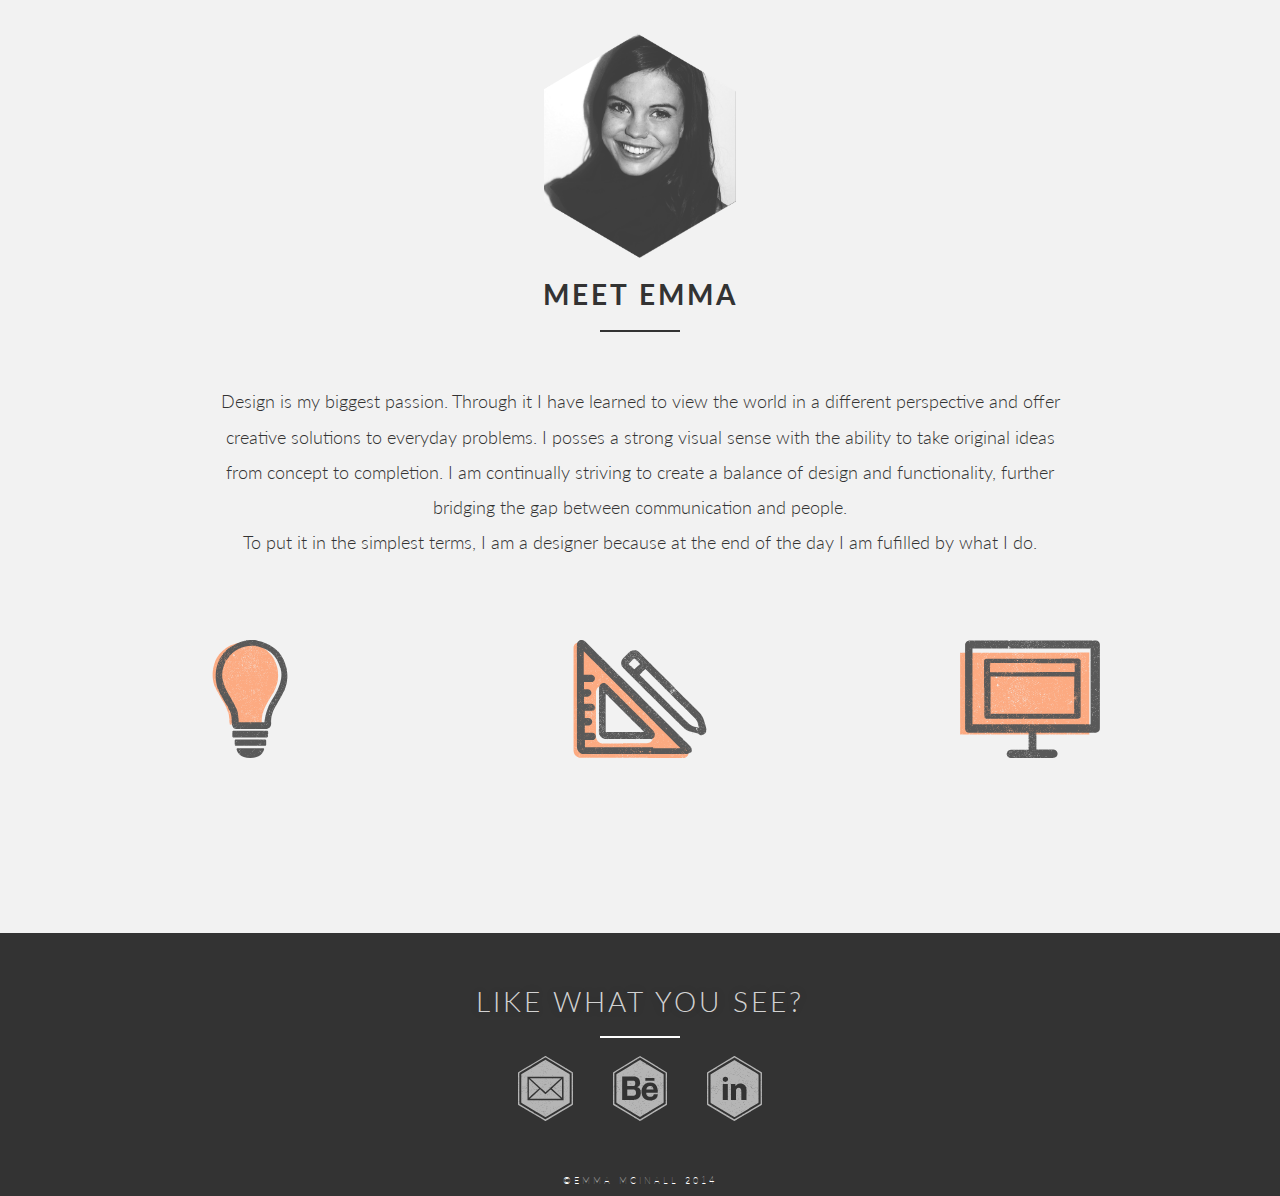
==== commit d745dedf: "Fixing validation errors" ====
--- a/index.html
+++ b/index.html
@@ -441,8 +441,7 @@
 		<section class="footer" id="footer">
 				 <h2 class="footer-title">LIKE WHAT YOU SEE?</h2>
 				    <span class="footer-border"></span>
-				    <ul class="social-links">
-				    	<p>
+				    <ul class="social-links">  
 						<li>
 							<a href="mailto: hello@emmamcinall.ca">
 	  							<img src="img/icon-email.svg" alt="Email Emma">
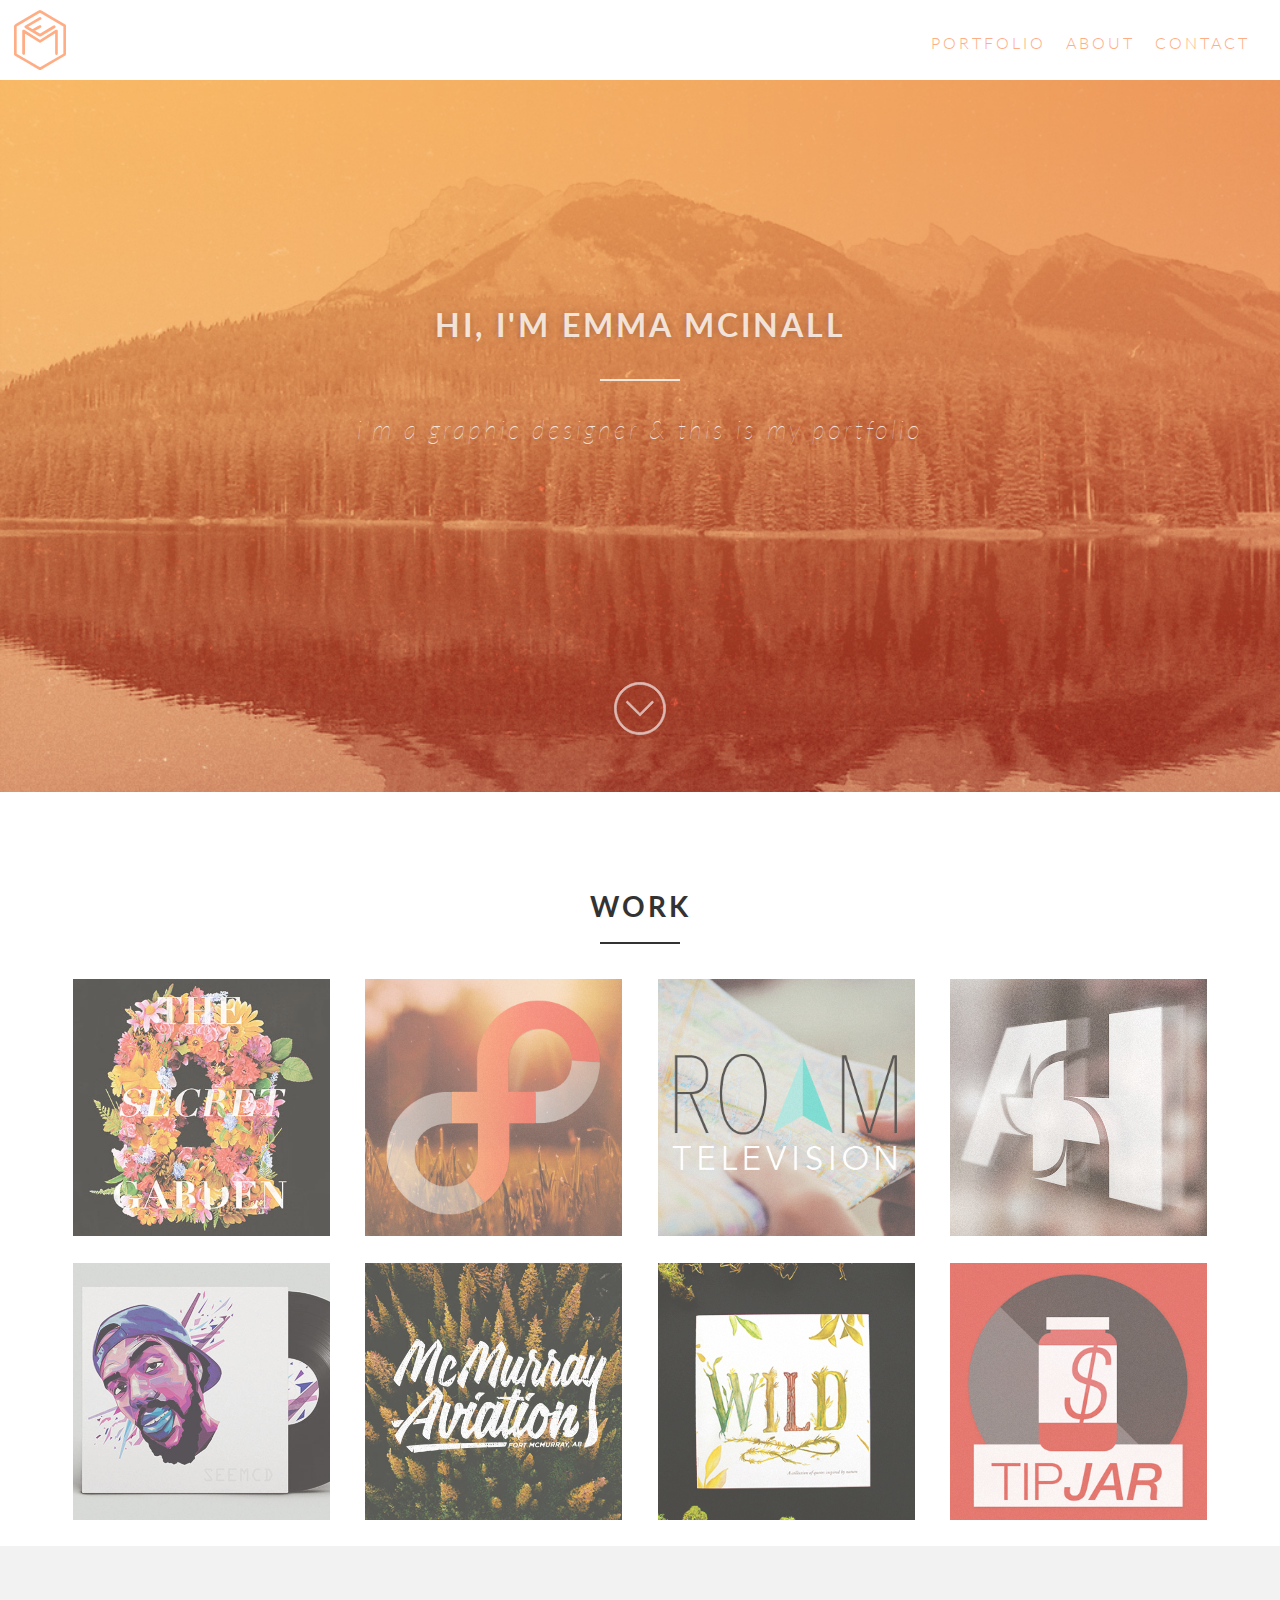
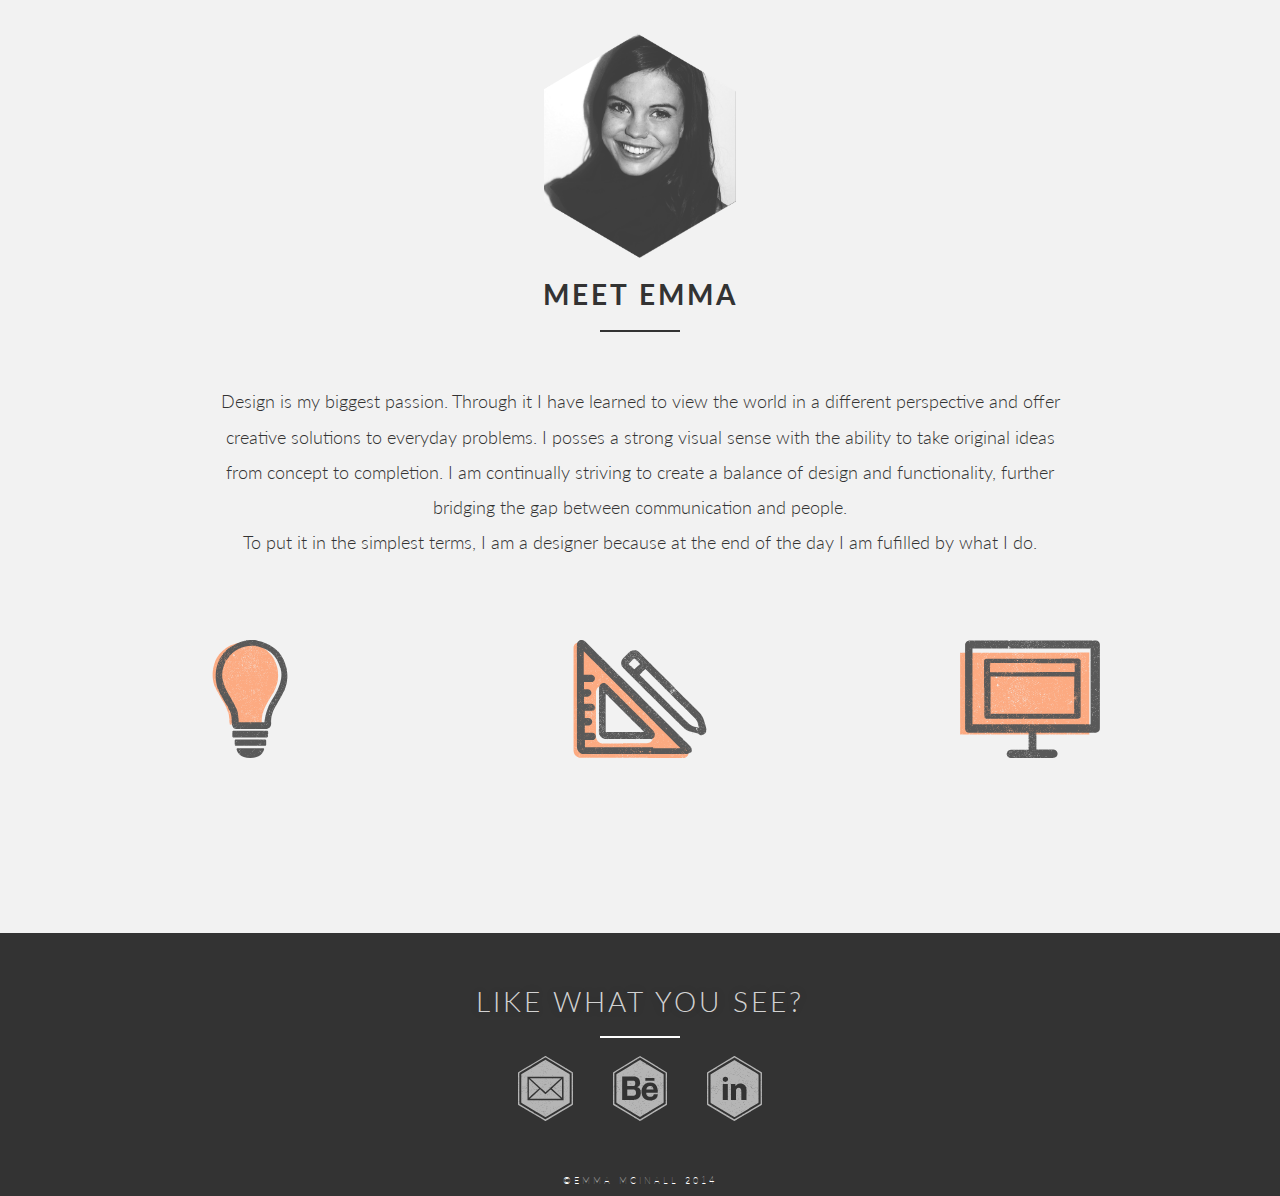
==== commit 208c1c1a: "Adding embed" ====
--- a/index.html
+++ b/index.html
@@ -206,6 +206,9 @@
 								</li>
 								<li>
 									<img src="img/work-img/roamtv-slide3.jpg" alt="Roam Broadcast Package">
+								</li>
+								<li>
+									<style>.embed-container { position: relative; padding-bottom: 56.25%; height: 0; overflow: hidden; max-width: 100%; height: auto; } .embed-container iframe, .embed-container object, .embed-container embed { position: absolute; top: 0; left: 0; width: 100%; height: 100%; }</style><div class='embed-container'><iframe src='https://player.vimeo.com/video/113874215' frameborder='0' webkitAllowFullScreen mozallowfullscreen allowFullScreen></iframe></div>
 								</li>
 							  </ul>
 							</div>
--- a/css/main.css
+++ b/css/main.css
@@ -159,6 +159,10 @@
     display: block;
 
   }
+
+   .arrow img{
+      max-width: 5em;
+    }
 }
   /* END - NAVIGATION */
 
@@ -184,7 +188,7 @@
 
  .arrow img{
   display: block;
-  max-width: 5%;
+  max-width: 3em;
   margin: 2em;
   padding-top: 5em;
   opacity: 0.8;
@@ -241,6 +245,12 @@
   margin: 0 auto;
   margin-top: 1em;
   margin-bottom: 2em;
+}
+
+@media only screen and (max-width : 38em) {
+  section.module.parallax-1 {
+  background-image: url("../img/mobile-header.jpg");
+  }
 }
   /* END - PARALLAX */
 
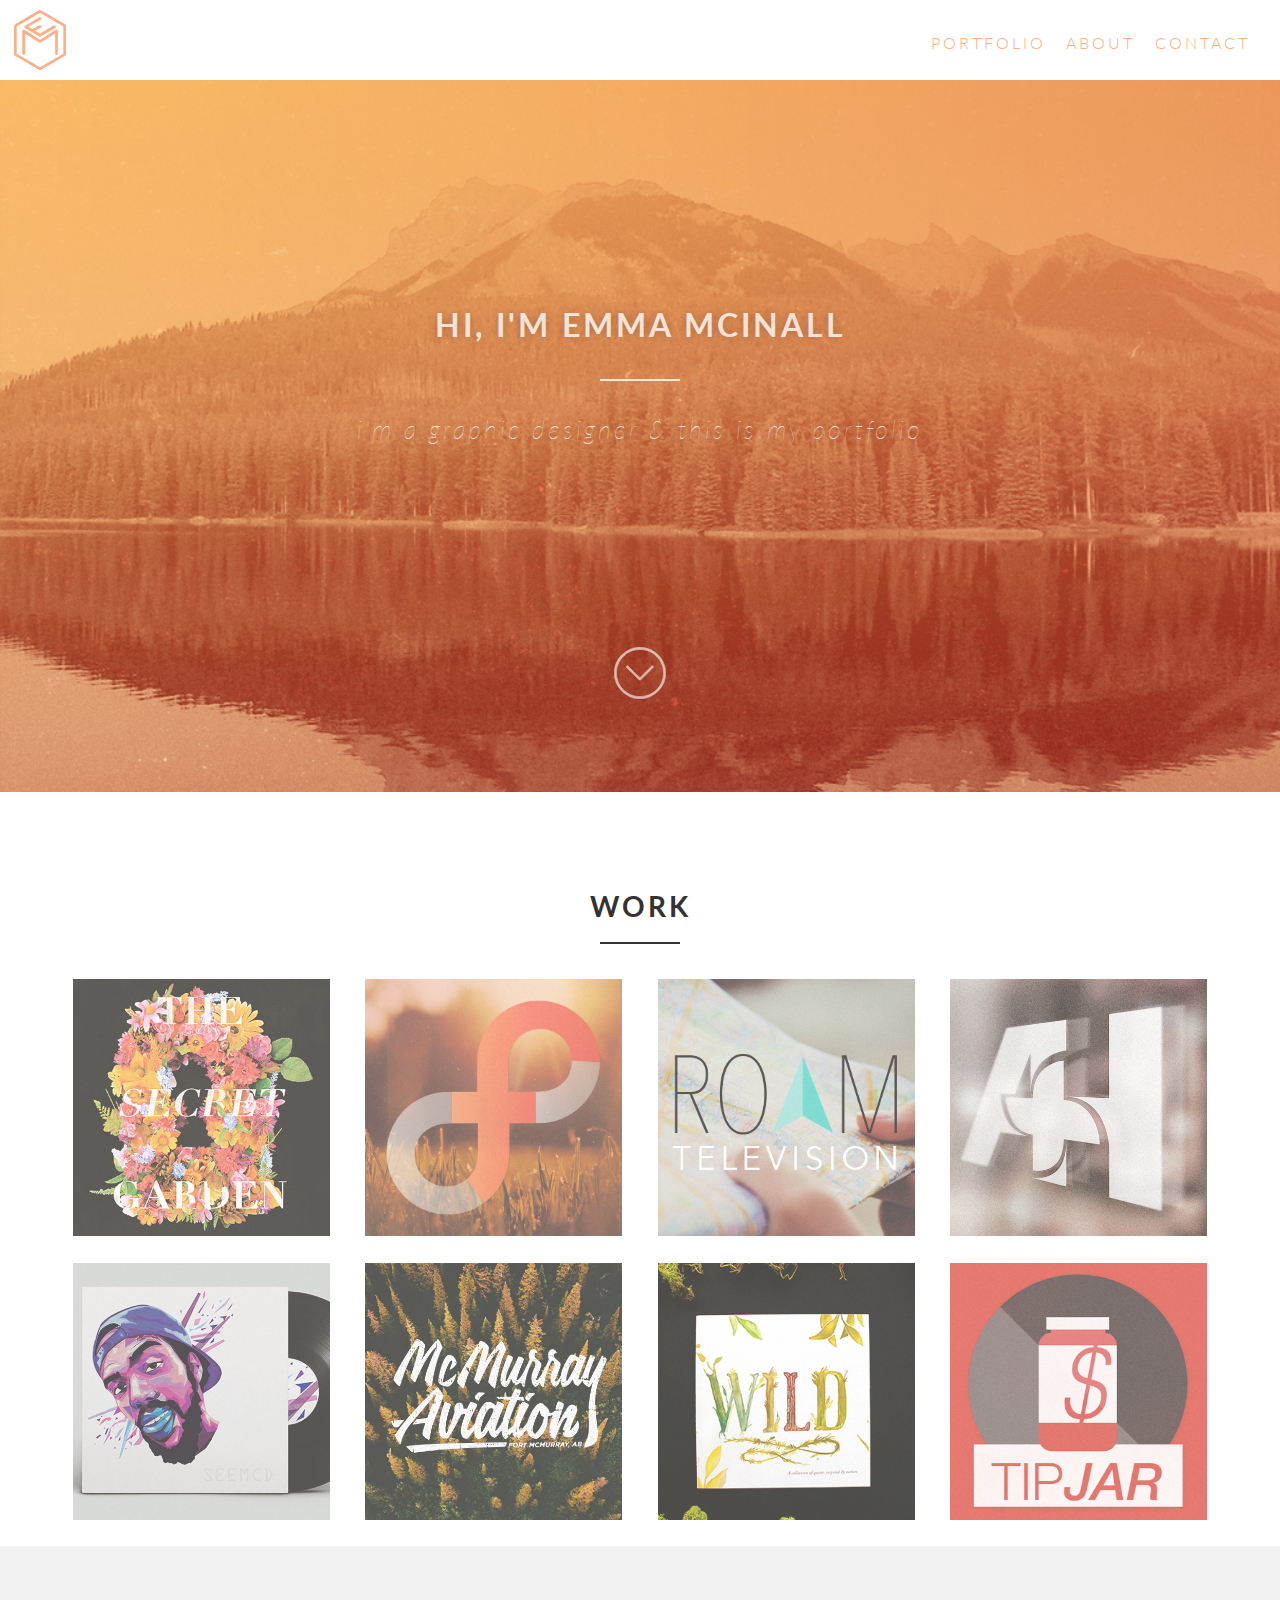
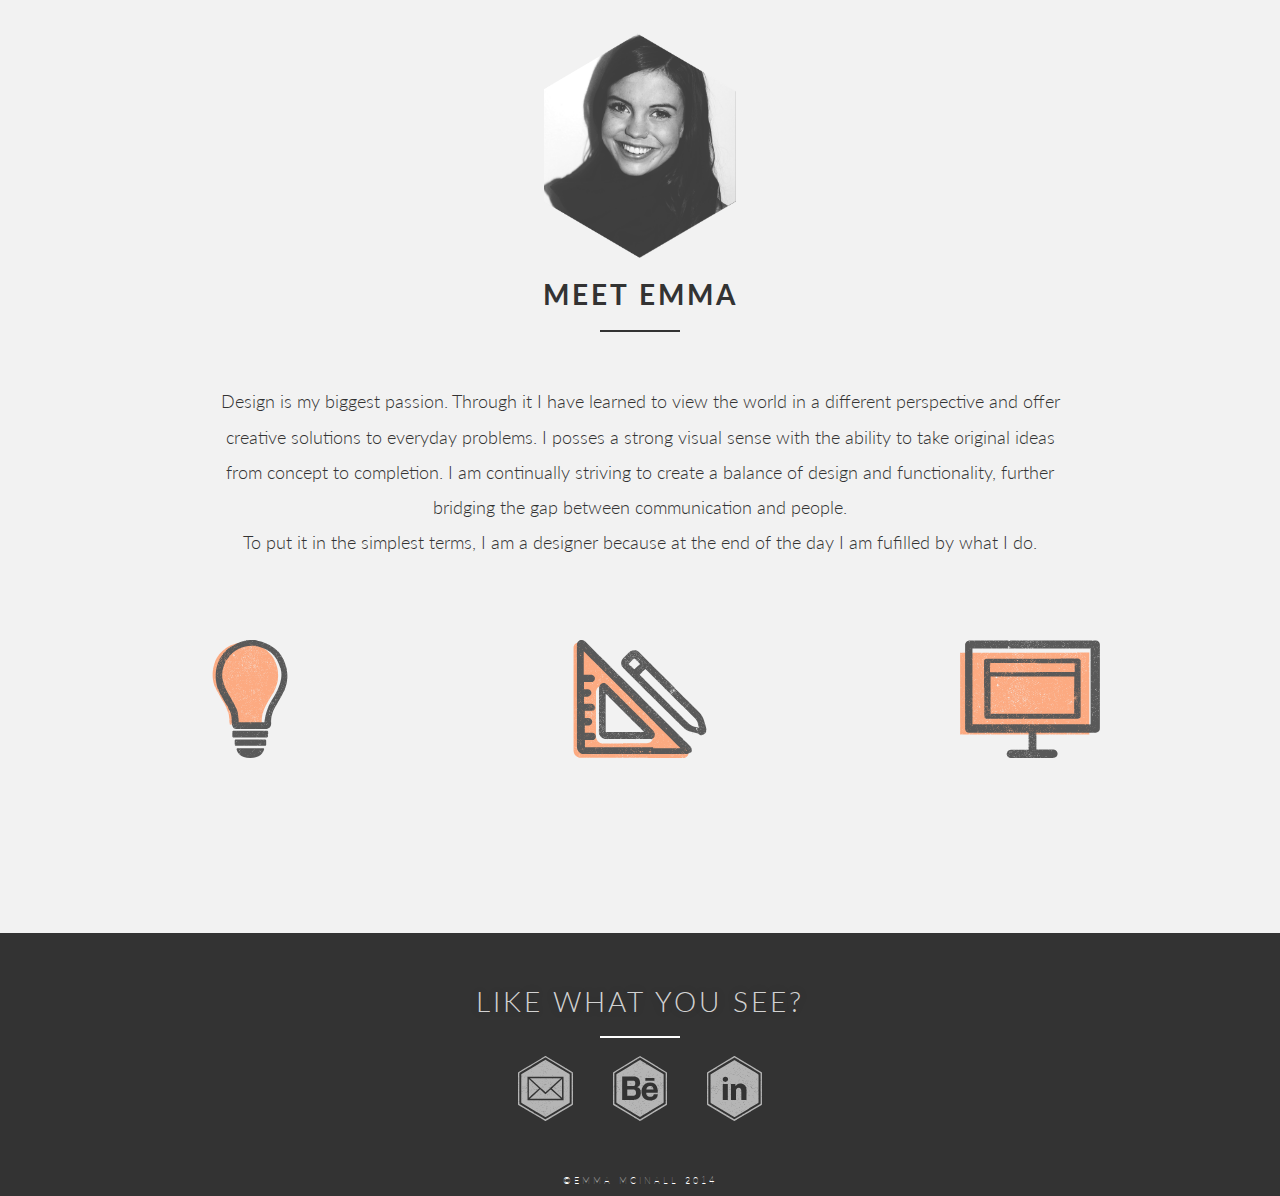
==== commit e540b78c: "Fixing vimeo viewport" ====
--- a/index.html
+++ b/index.html
@@ -208,7 +208,7 @@
 									<img src="img/work-img/roamtv-slide3.jpg" alt="Roam Broadcast Package">
 								</li>
 								<li>
-									<style>.embed-container { position: relative; padding-bottom: 56.25%; height: 0; overflow: hidden; max-width: 100%; height: auto; } .embed-container iframe, .embed-container object, .embed-container embed { position: absolute; top: 0; left: 0; width: 100%; height: 100%; }</style><div class='embed-container'><iframe src='https://player.vimeo.com/video/113874215' frameborder='0' webkitAllowFullScreen mozallowfullscreen allowFullScreen></iframe></div>
+									<style>.embed-container { position: relative; padding-bottom: 100%; height: 0; overflow: hidden; max-width: 100%; height: auto; } .embed-container iframe, .embed-container object, .embed-container embed { position: absolute; top: 0; left: 0; width: 100%; height: 100%; }</style><div class='embed-container'><iframe src='https://player.vimeo.com/video/113874215' frameborder='0' webkitAllowFullScreen mozallowfullscreen allowFullScreen></iframe></div>
 								</li>
 							  </ul>
 							</div>
--- a/css/main.css
+++ b/css/main.css
@@ -190,7 +190,7 @@
   display: block;
   max-width: 3em;
   margin: 2em;
-  padding-top: 5em;
+  padding-top: 3em;
   opacity: 0.8;
 }
 
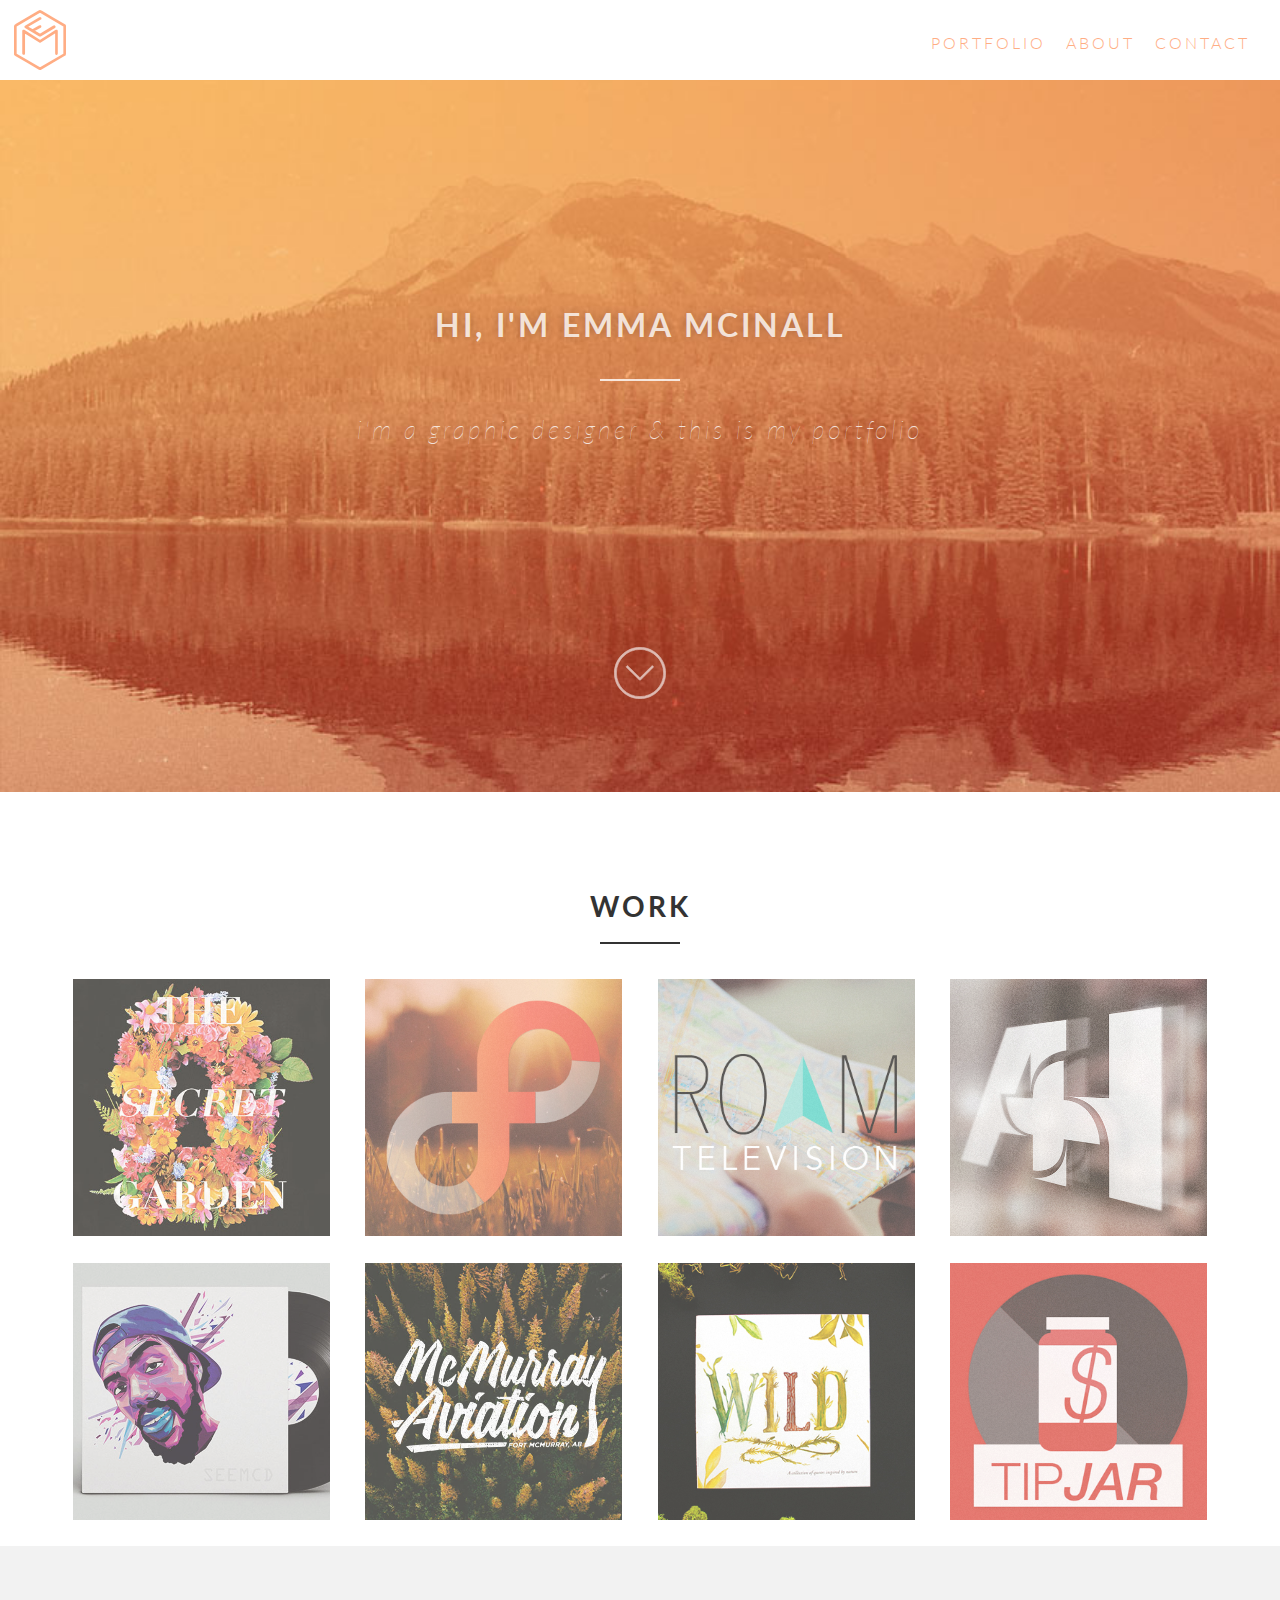
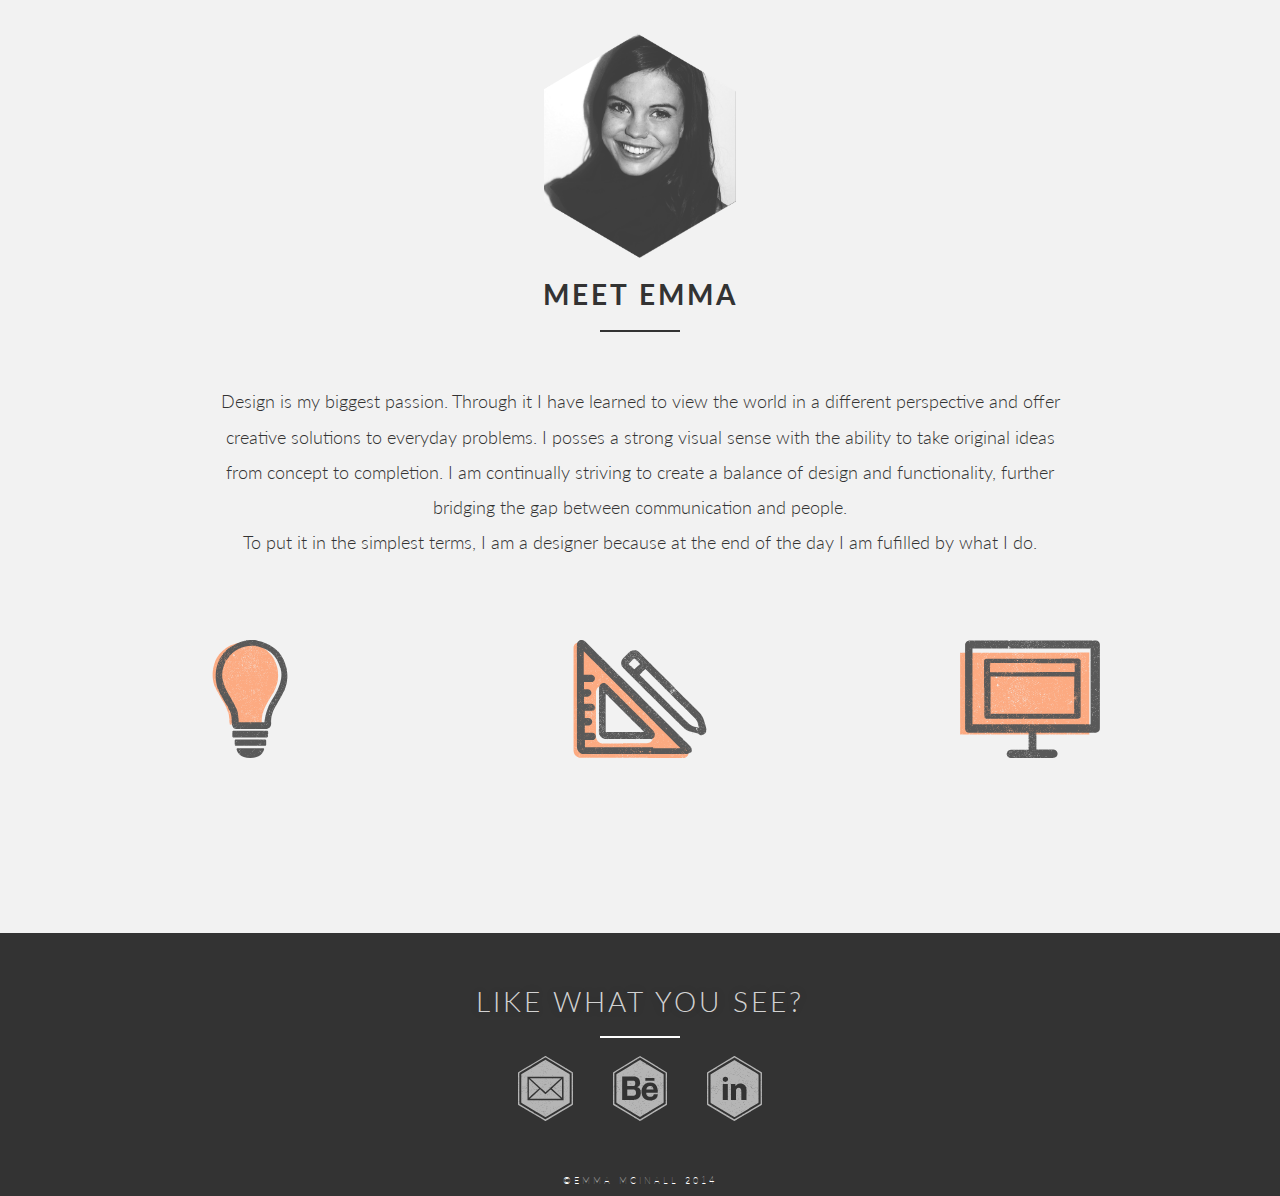
==== commit c8680d80: "SEO" ====
--- a/index.html
+++ b/index.html
@@ -7,7 +7,33 @@
  	<meta name="viewport" content="width=device-width,initial-scale=1">
 
 	<title>Emma McInall · Graphic Design · Ottawa, Ontario, Canada</title>
-
+	<!-- META DATA -->
+	<meta name="description" content="Emma McInall Graphic Design">
+	<meta name="keywords" content="Emma McInall, Graphic Designer in Ottawa Ontario">
+	<meta name="author" content="Emma McInall">
+	<meta name="copyright" content="Copyright 2014 Emma McInall">
+	<meta name="ICBM" content="40.77914, -73.96277">
+	<link rel="author" href="humans.txt">
+	<meta property="og:type" content="article">
+	<meta property="og:title" content="Emma McInall · Graphic Design · Ottawa, Ontario, Canada">
+	<meta property="og:description" content="Emma McInall, Graphic Designer in Ottawa Ontario">
+	<meta property="og:site_name" content="Emma McInall">
+	<meta property="og:url" content="http://emmamcinall.ca">
+	<!-- you can have 5 different images. If you do, Facebook will create an image layout -->
+	<meta property="og:image" content="http://emmamcinall.ca/img/furever-thumbnail.jpg">
+	<meta property="og:image" content="http://emmamcinall.ca/img/algonquinanimalhospital-thumbnail.jpg">
+	<meta property="og:image" content="http://emmamcinall.ca/img/roamtelevision-thumbnail.jpg">
+	<meta property="og:image" content="http://emmamcinall.ca/img/thesecretgarden-thumbnail.jpg">
+	<!-- Twitter meta tages -->
+	<meta name="twitter:card" content="gallery">
+	<meta name="twitter:title" content="Emma McInall · Graphic Design · Ottawa, Ontario, Canada">
+	<meta name="twitter:url" content="http://emmamcinall.ca">
+	<meta name="twitter:description" content="Emma McInall, Graphic Designer in Ottawa Ontario">
+	<meta name="twitter:image0" content="http://emmamcinall.ca/img/furever-thumbnail.jpg">
+	<meta name="twitter:image1" content="http://emmamcinall.ca/img/algonquinanimalhospital-thumbnail.jpg">
+	<meta name="twitter:image2" content="http://emmamcinall.ca/img/roamtelevision-thumbnail.jpg">
+	<meta name="twitter:image3" content="http://emmamcinall.ca/img/thesecretgarden-thumbnail.jpg">
+	<!-- STYLESHEETS -->
 	<link href="css/reset.css" rel="stylesheet">
 	<link href="css/grid.css" rel="stylesheet">
 	<link href="css/typography.css" rel="stylesheet">
--- a/css/main.css
+++ b/css/main.css
@@ -515,6 +515,7 @@
     margin-bottom: 15px;
   }
 
+
   .icons figcaption{
     position: relative;
     width: 100%;
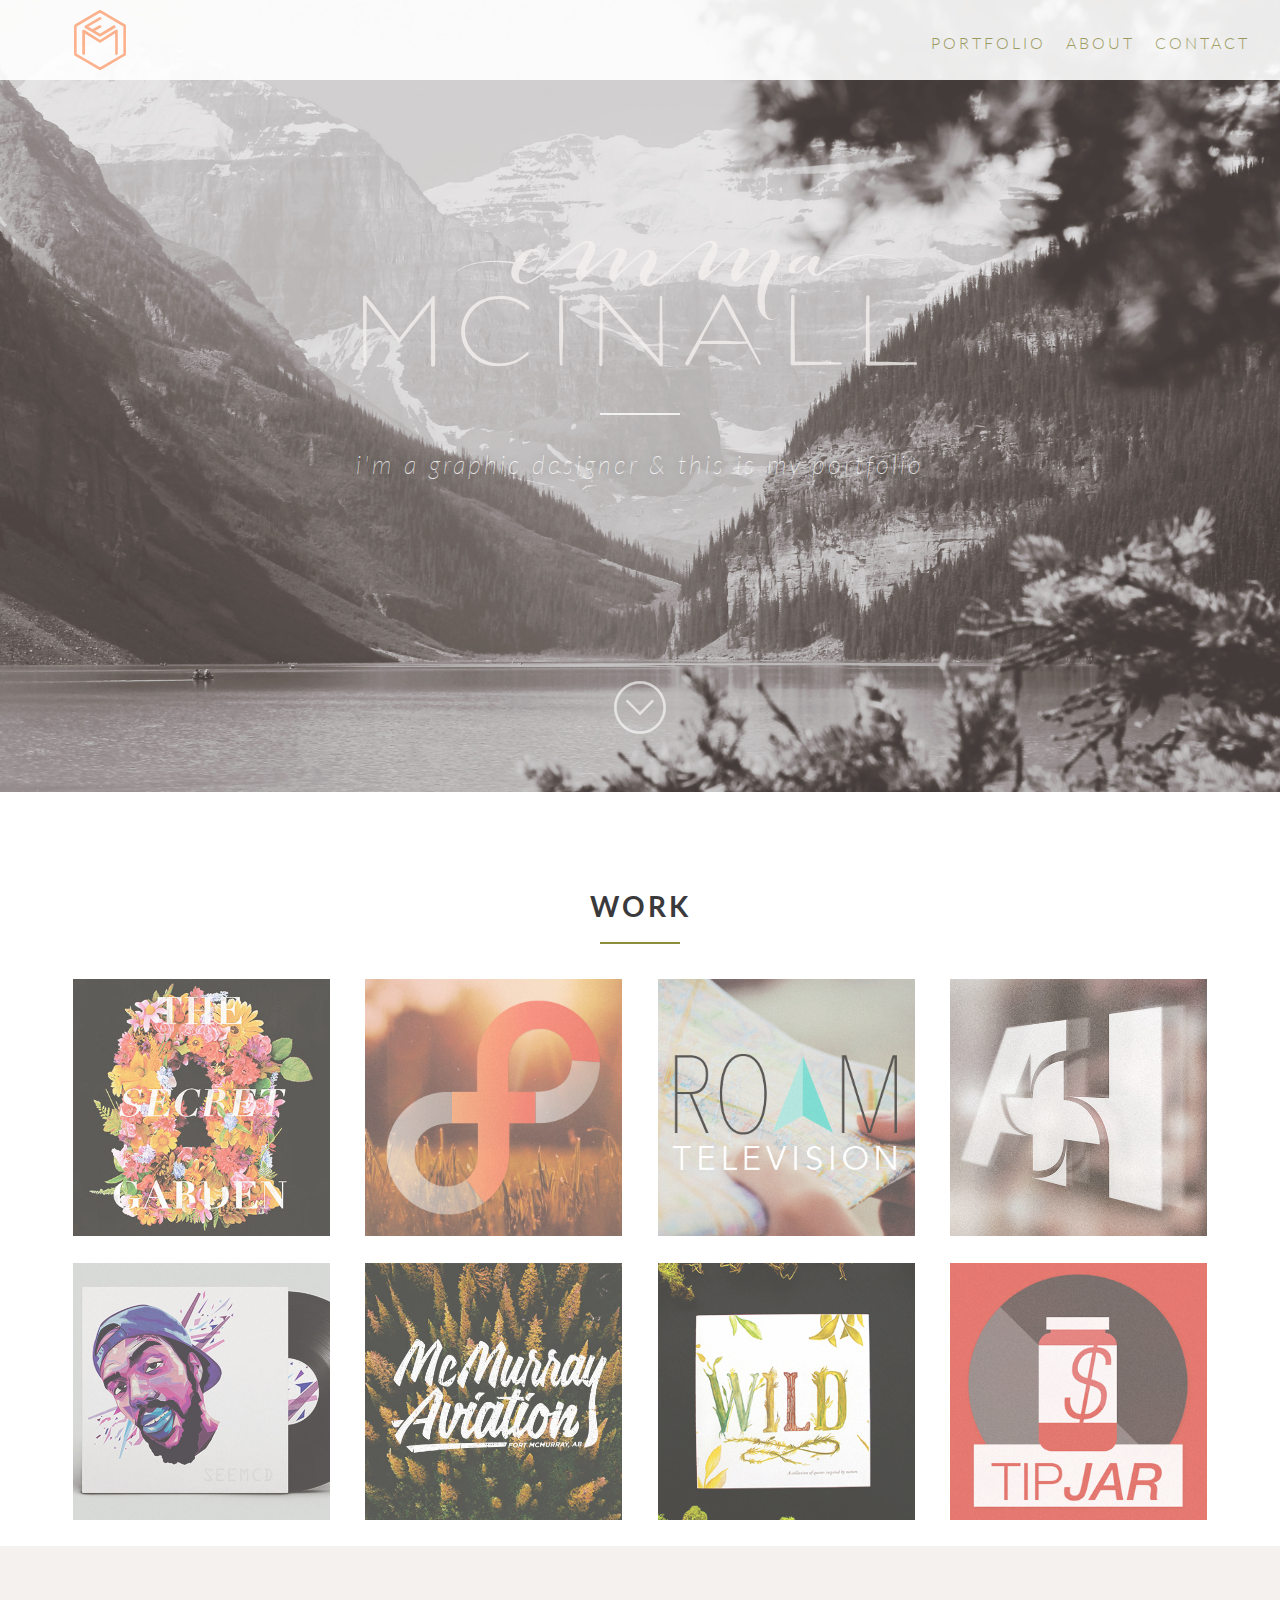
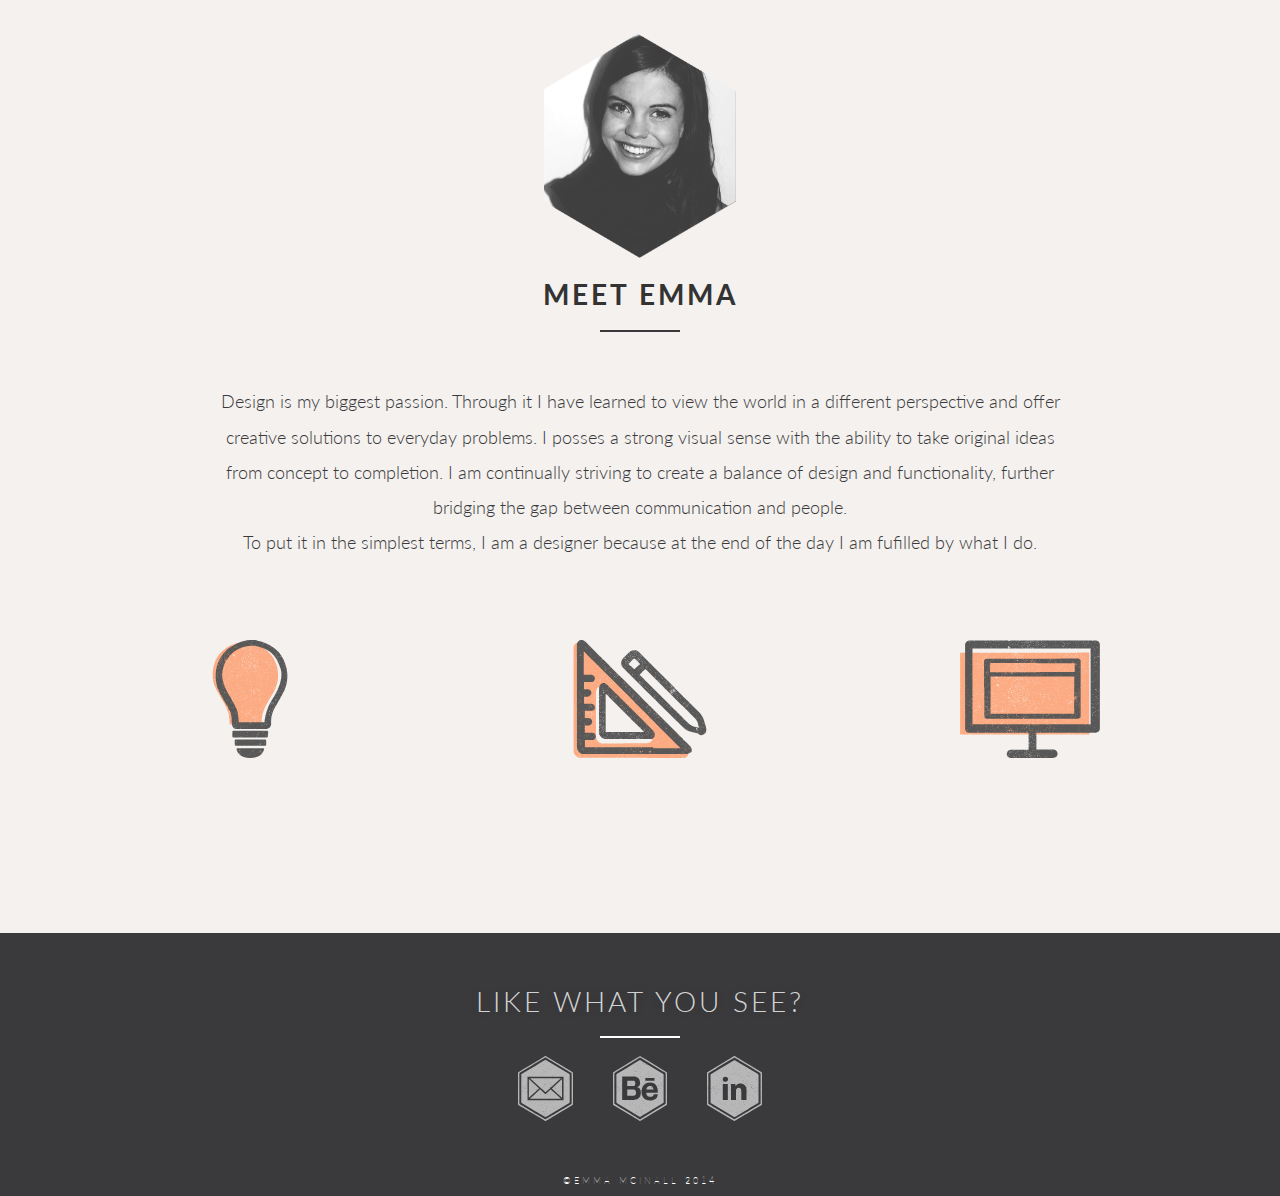
==== commit ef1f2900: "Chaning branding" ====
--- a/index.html
+++ b/index.html
@@ -64,7 +64,7 @@
 		<section class="intro" id="intro">
 		    <section class="module parallax parallax-1">
 			  <div class="container">
-			    <h1>HI, I'M EMMA MCINALL</h1>
+			    <img class="img-flex" src="img/parallax-logo.svg" alt="Emma McInall Logo">
 			    <span class="intro-border"></span>
 			    <h3>i'm a graphic designer & this is my portfolio</h3>
 			    <a href="#work" class="arrow smoothScroll">
@@ -507,6 +507,17 @@
 		</script>
 
 		<script src="js/main.js"></script>
-		<script type="text/javascript" src="js/smoothscroll.js"></script>
+		<script type="text/javascript" src="js/smoothscroll.js">
+
+		<script>
+  (function(i,s,o,g,r,a,m){i['GoogleAnalyticsObject']=r;i[r]=i[r]||function(){
+  (i[r].q=i[r].q||[]).push(arguments)},i[r].l=1*new Date();a=s.createElement(o),
+  m=s.getElementsByTagName(o)[0];a.async=1;a.src=g;m.parentNode.insertBefore(a,m)
+  })(window,document,'script','//www.google-analytics.com/analytics.js','ga');
+
+  ga('create', 'UA-59283102-1', 'auto');
+  ga('send', 'pageview');
+
+		</script>
 	</body>
 </html>--- a/css/main.css
+++ b/css/main.css
@@ -40,7 +40,7 @@
 a {
   font-family: 'Lato', sans-serif;
   font-weight: 300;
-  color: #ff9966;
+  color: #8d8e3b;
   letter-spacing: 3px;
   opacity: 0.8;
   text-decoration: none;
@@ -59,6 +59,7 @@
 
 header {
   background: #FFF;
+  opacity: 0.9 ;
   width: 100%;
   height: 80px;
   position: fixed;
@@ -70,7 +71,7 @@
 #logo{
   margin: 10px;
   float: left;
-  width: 60px;
+  width: 180px;
   height: 60px;
   background: url(../img/header-logo.svg) no-repeat center;
   display: block;
@@ -88,7 +89,7 @@
   width: 50px;
   height: 50px;
   opacity: 0.9;
-  background: url(../img/menu-icon.png) no-repeat center;
+  background: url(../img/menu-icon.svg) no-repeat center;
 
 }
 
@@ -120,16 +121,17 @@
 /*MEDIA QUERY*/
 @media only screen and (max-width : 38em) {
 
-  header {
-
-    position: absolute;
-
+header {
+  position: absolute;
+
+  }
+
+#logo{
+  display: none;
   }
 
   #menu-icon {
-
     display:inline-block;
-
   }
 
   nav ul, nav:active ul { 
@@ -181,7 +183,8 @@
   display: block;
   opacity: 0.8;
   width: 100%;
-  max-width: 300px;
+  padding-top: 4em;
+  max-width: 600px;
   margin-left: auto;
   margin-right: auto;
 }
@@ -226,7 +229,7 @@
 
 section.module.parallax h3 {
   color: rgba(255, 255, 255, 0.8);
-  font-weight: 100;
+  font-weight: 200;
   font-style: italic;
   text-align: center;
   text-shadow: 0 0 10px rgba(0, 0, 0, 0.2);
@@ -267,7 +270,7 @@
   font-weight: 700;
   letter-spacing: 3px;
   text-align: center;
-  color: #333333;
+  color: #3a3a3c;
   text-transform: uppercase;
   margin-top: 3.125em;
 }
@@ -276,7 +279,7 @@
   display: block;
   width: 80px;
   height: 2px;
-  background: #333333;
+  background: #8d8e3b;
   margin: 0 auto;
   margin-top: -1rem;
   margin-bottom: 2em;
@@ -305,7 +308,7 @@
     width: 100%;
     position: absolute;
     bottom: -5em;
-    background-color: #333333;
+    background-color: #3a3a3c;
     color: #FFFFFF;
     height: auto;
     font-weight: 300;
@@ -366,13 +369,13 @@
     font-weight: 400;
     letter-spacing: 3px;
     text-align: center;
-    color: #333333;
+    color: #3a3a3c;
     text-transform: uppercase;
   }
 
    .portfolio-description p{
     width: 100%;
-    color: #333333;
+    color: #3a3a3c;
     height: auto;
     font-weight: 300;
     line-height: 1.5em;
@@ -432,7 +435,7 @@
 /* ABOUT */
 .about{
   width: 100%;
-  background-color:  #f2f2f2;
+  background-color:  #f4f1ef;
   min-height: 500px;
   display: block;
   padding-top: 4.5em;
@@ -451,7 +454,7 @@
   display: block;
   width: 80px;
   height: 2px;
-  background: #333333;
+  background: #3a3a3c;
   margin: 0 auto;
   margin-top: -1rem;
 }
@@ -475,7 +478,7 @@
 
   .meet-emma p{
     text-align: center;
-    color: #333333;
+    color: #3a3a3c;
     padding: 1em;
     font-weight: 300;
   }
@@ -508,7 +511,7 @@
     display: block;
     width: 80px;
     height: 2px;
-    background: #333;
+    background: #3a3a3c;
     opacity: 0.8;
     margin: 0 auto;
     margin-top: 15px;
@@ -525,7 +528,7 @@
     font-size: .9em;
     line-height: 1.5em;
     font-weight: 300;
-    color: #333;
+    color: #3a3a3c;
   }
 
   .icons:hover figcaption{
@@ -537,7 +540,7 @@
     font-size: 1em;
     margin-bottom: -.3em;
     font-weight: 400;
-    color: #333;
+    color: #3a3a3c;
   }
 
 
@@ -590,7 +593,7 @@
 /* FOOTER */
 .footer{
   width: 100%;
-  background-color: #333;
+  background-color: #3a3a3c;
   display: block;
 }
 
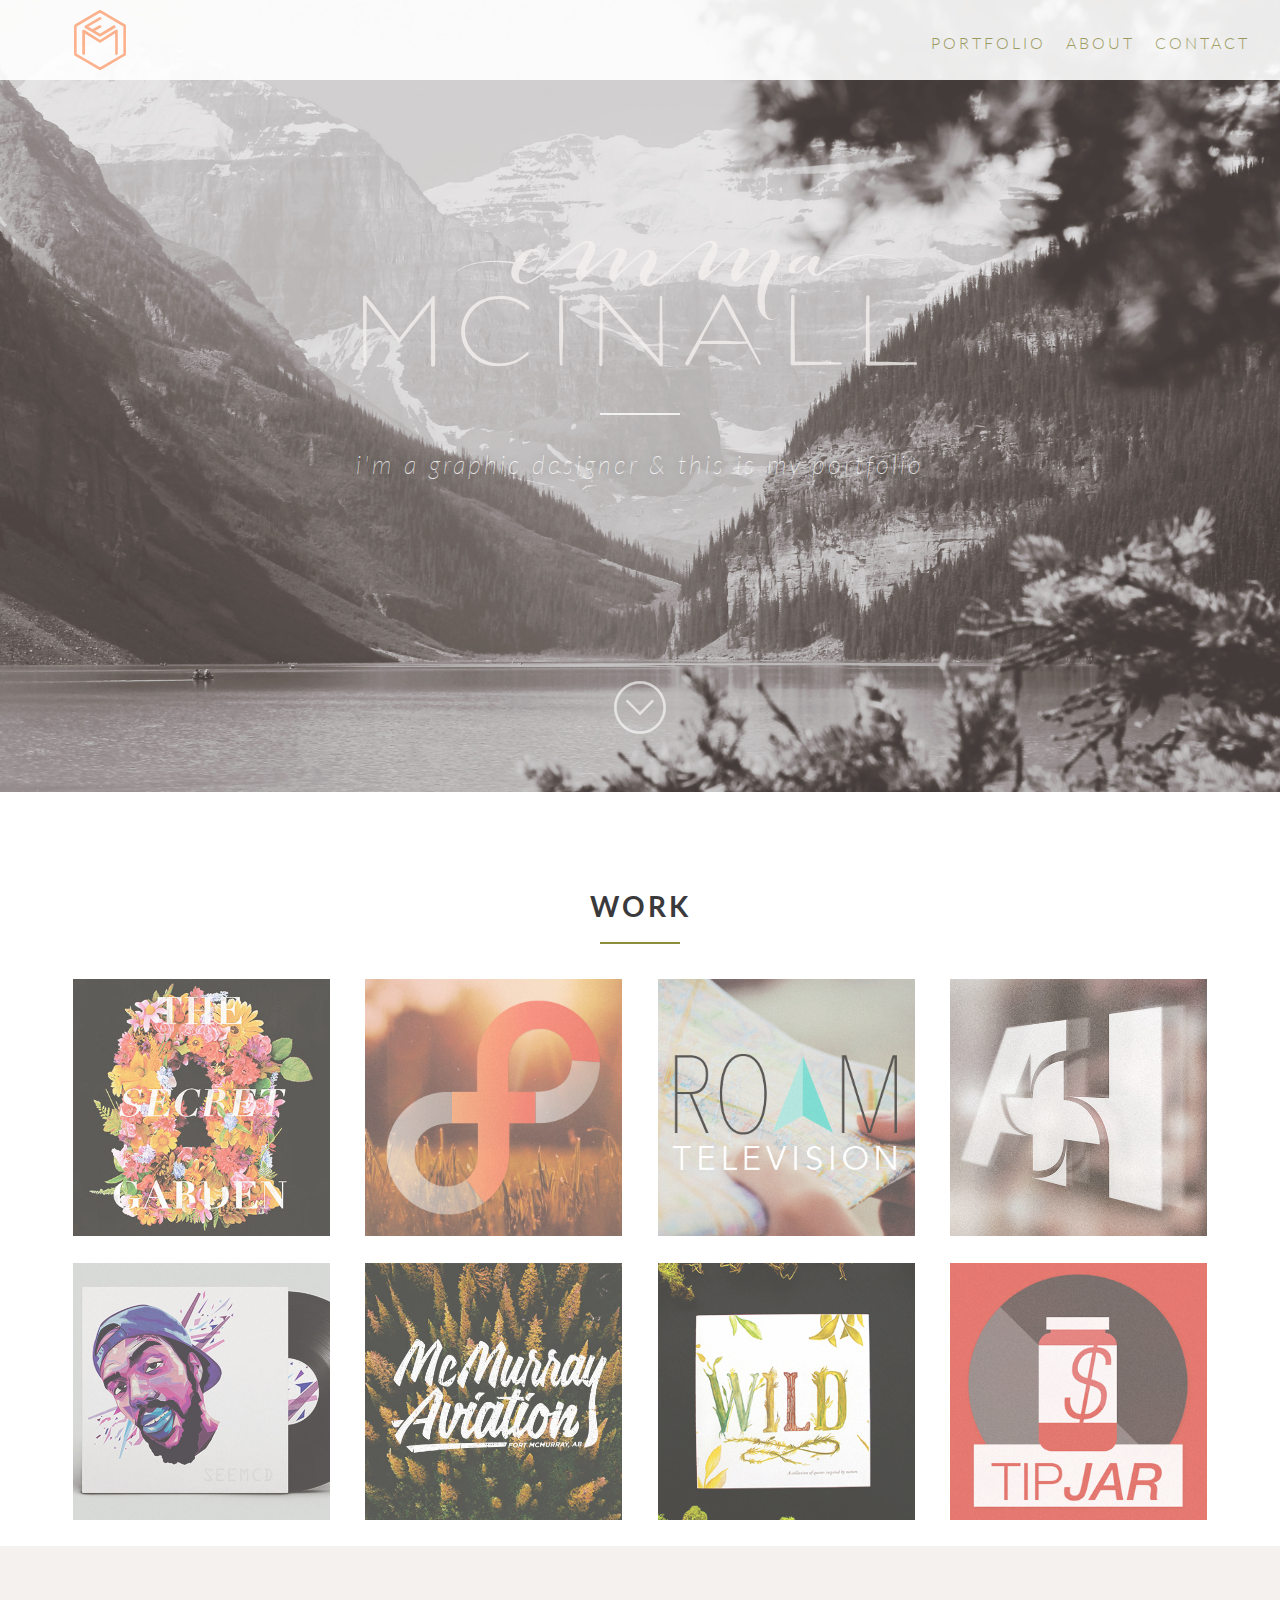
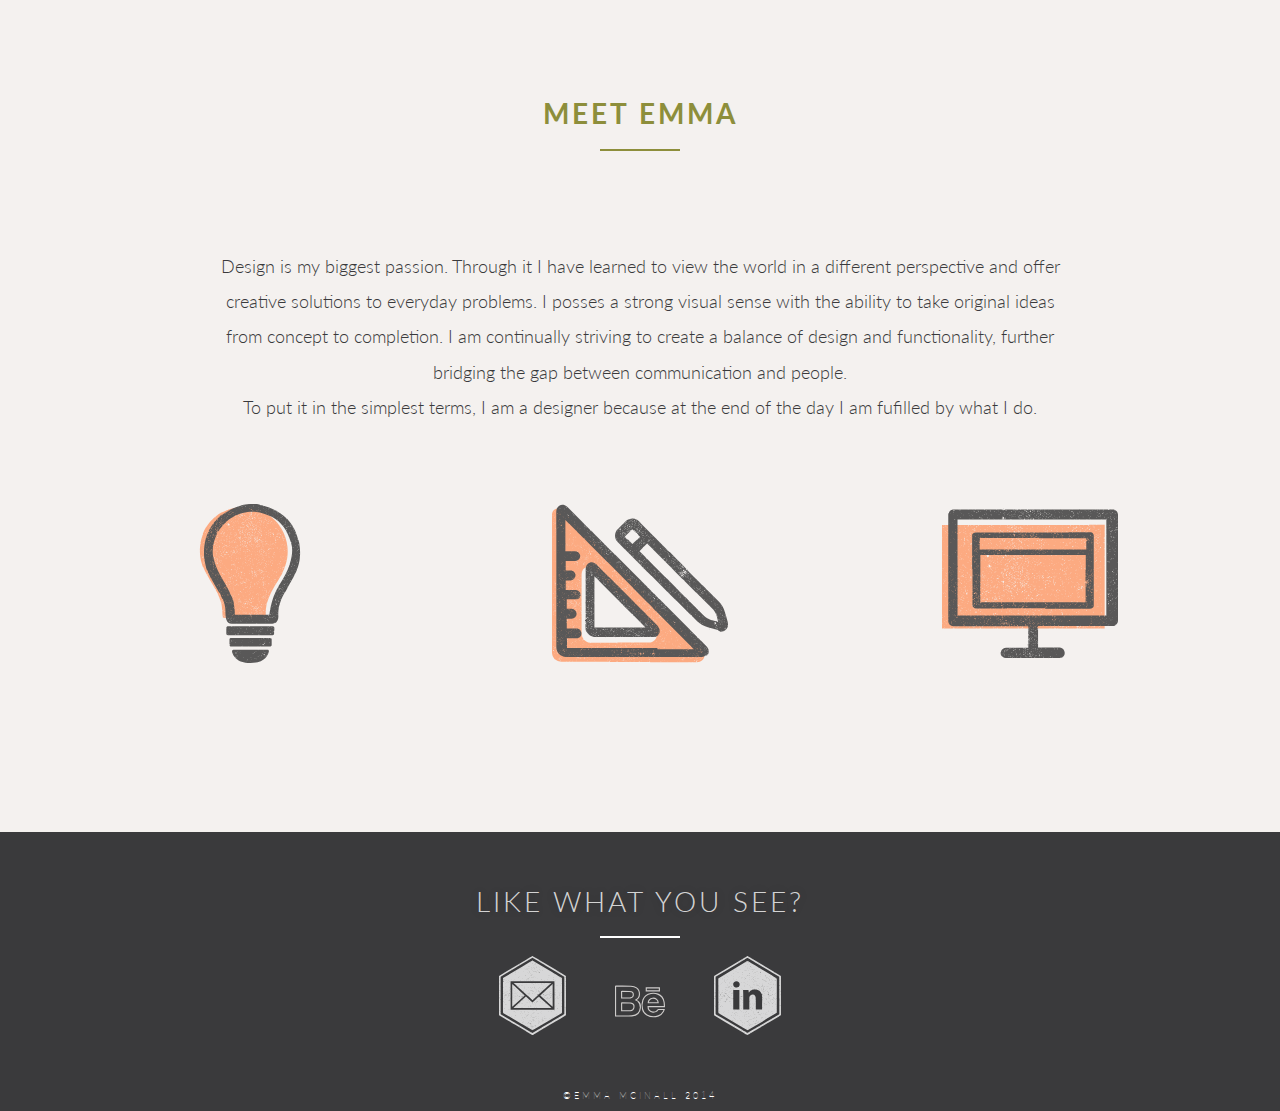
==== commit 22439111: "final" ====
--- a/index.html
+++ b/index.html
@@ -418,13 +418,16 @@
 
 		<!-- ABOUT -->
 		<section class="about" id="about">
-			<div class="picture">
+			<!-- <div class="picture">
 			    	<img src="img/meet-emma.png" alt="Hello I am Emma">
-			</div>
-
-			<h2 class="about-title">MEET EMMA</h2>
-			    <span class="about-border"></span>
-
+			</div> -->
+
+		    <section class="module parallax parallax-2">
+			  <div class="container">
+			  	<h2 class="about-title">MEET EMMA</h2>
+			  	<span class="about-border"></span>
+			  </div>
+			</section>
 			    <div class="meet-emma">
 			    	<p>Design is my biggest passion. Through it I have learned to view the world in a different perspective and offer creative solutions to everyday problems. I posses a strong visual sense with the ability to take original ideas from concept to completion. I am continually striving to create a balance of design and functionality, further bridging the gap between communication and people.
 			    		<br> To put it in the simplest terms, I am a designer because at the end of the day I am fufilled by what I do.</p>
@@ -436,25 +439,34 @@
 			    	<div class="services-icons grid">
 			    		<div class="unit unit-s-1-1 unit-m-1 unit-l-1-3 gutter-right">
 			    			<figure class="icons">
-			    			<img src="img/icon-branding-identity.svg" alt="Branding and Identity">
+				    			<a class="branding" href="#">
+								    <img src="img/icon-branding-identity.svg" alt="Branding and Identity">
+								    <img src="img/icon-branding-identity2.svg" alt="Branding and Identity Hover">
+								</a>
 			    			<figcaption><h6>BRANDING + IDENTITY</h6>
-			    			<span class="icons-border"></span>
+			    			<span class="icons-border-branding"></span>
 			    			A strong, recognizable brand is the key to success for any business.</figcaption>
 			    			</figure>
 			    		</div>
 			    		<div class="unit unit-s-1-1 unit-m-1 unit-l-1-3 gutter-left gutter-right">
 			    			<figure class="icons">
-			    			<img src="img/icon-design.svg" alt="Graphic Design">
+			    				<a class="design" href="#">
+								    <img src="img/icon-design.svg" alt="Graphic Design">
+								    <img src="img/icon-design2.svg" alt="Graphic Design Hover">
+								</a>
 			    			<figcaption><h6>GRAPHIC DESIGN</h6>
-			    			<span class="icons-border"></span>
+			    			<span class="icons-border-design"></span>
 			    			I use the latest technology to visually communicate your message effectively and attractively.</figcaption>
 			    			</figure>
 			    		</div>
 			    		<div class="unit unit-s-1-1 unit-m-1 unit-l-1-3 gutter-left">
 			    			<figure class="icons">
-			    			<img src="img/icon-creative-development.svg" alt="Creative Development">
+			    			<a class="development" href="#">
+								    <img src="img/icon-creative-development.svg" alt="Creative Development">
+								    <img src="img/icon-creative-development2.svg" alt="Creative Development Hover">
+								</a>
 			    			<figcaption><h6>CREATIVE DEVELOPMENT</h6>
-			    			<span class="icons-border"></span>
+			    			<span class="icons-border-development"></span>
 			    			I create user-friendly web pages using responsive website design to create an experience. </figcaption>
 			    			</figure>
 
@@ -473,19 +485,28 @@
 				    <ul class="social-links">  
 						<li>
 							<a href="mailto: hello@emmamcinall.ca">
-	  							<img src="img/icon-email.svg" alt="Email Emma">
+	  						<a class="mail" href="#">
+								    <img src="img/icon-email.svg" alt="Email Emma">
+								    <img src="img/icon-email2.svg" alt="Email Emma Hover">
+								</a>
 							</a>
 						</li>
 
 						<li>
 							<a href="http://behance.net/emmaleemcinall">
-	  							<img src="img/icon-behance.svg" alt="Follow Emma on Behance">
+	  						<a class="behance" href="#">
+								    <img src="img/icon-behance.svg" alt="Follow Emma on Behance">
+								    <img src="img/icon-behance2.svg" alt="Follow Emma on Behance Hover">
+							</a>
 							</a>
 						</li>
 
 						<li>
 							<a href="ca.linkedin.com/in/emmamcinall/">
-	  							<img src="img/icon-linkedin.svg" alt="Connect with Emma on Linked In">
+							<a class="linkedin" href="#">
+								    <img src="img/icon-linkedin.svg" alt="Connect with Emma on Linked In">
+								    <img src="img/icon-linkedin2.svg" alt="Connect with Emma on Linked In Hover">
+							</a>
 							</a>
 						</li>
 					</ul>
--- a/css/main.css
+++ b/css/main.css
@@ -213,6 +213,14 @@
   background-size: cover;
 }
 
+section.module.parallax-2 {
+  height: 250px;
+  background-position: 50% 50%;
+  background-repeat: no-repeat;
+  background-attachment: fixed;
+  background-size: cover;
+}
+
 section.module.parallax img {
   display: block;
   margin: 0 auto; 
@@ -238,6 +246,10 @@
 
 section.module.parallax-1 {
   background-image: url("../img/header-parallax.jpg");
+}
+
+section.module.parallax-2 {
+  background-image: url("../img/about-parallax.jpg");
 }
 
 .intro-border{
@@ -438,7 +450,6 @@
   background-color:  #f4f1ef;
   min-height: 500px;
   display: block;
-  padding-top: 4.5em;
   padding-bottom: 7em;
 }
 
@@ -446,7 +457,7 @@
   font-weight: 700;
   letter-spacing: 3px;
   text-align: center;
-  color: #333;
+  color: #8d8e3b;
   text-transform: uppercase;
 }
 
@@ -454,10 +465,12 @@
   display: block;
   width: 80px;
   height: 2px;
-  background: #3a3a3c;
+  background: #8d8e3b;
   margin: 0 auto;
   margin-top: -1rem;
-}
+  margin-bottom: 2em;
+}
+
 
   .picture{
     display: block;
@@ -507,16 +520,39 @@
     position: relative;
   }
 
-  .icons-border{
+  .icons-border-branding{
     display: block;
     width: 80px;
     height: 2px;
-    background: #3a3a3c;
+    background: #8d8e3b;
     opacity: 0.8;
     margin: 0 auto;
     margin-top: 15px;
     margin-bottom: 15px;
   }
+
+    .icons-border-design{
+    display: block;
+    width: 80px;
+    height: 2px;
+    background: #dd7326;
+    opacity: 0.8;
+    margin: 0 auto;
+    margin-top: 15px;
+    margin-bottom: 15px;
+  }
+
+  .icons-border-development{
+    display: block;
+    width: 80px;
+    height: 2px;
+    background: #046485;
+    opacity: 0.8;
+    margin: 0 auto;
+    margin-top: 15px;
+    margin-bottom: 15px;
+  }
+
 
 
   .icons figcaption{
@@ -551,14 +587,45 @@
   }
 
   .services-icons img{
-    width: 8em;
-    height: 8em;
-    padding-bottom: 1.25em;
-    opacity: 0.8;
-  }
-
-  .services-icons img:hover{
-    opacity: 1;
+    width: 10em;
+    height: 10em;
+    padding-bottom: 1em;
+  }
+
+  .branding img:last-child{
+    display:none
+  }
+
+  .branding:hover img:first-child{
+    display:none
+  }
+
+  .branding:hover img:last-child{
+    display:inline-block
+  }
+
+  .design img:last-child{
+    display:none
+  }
+
+  .design:hover img:first-child{
+    display:none
+  }
+
+  .design:hover img:last-child{
+    display:inline-block
+  }
+
+  .development img:last-child{
+    display:none
+  }
+
+  .development:hover img:first-child{
+    display:none
+  }
+
+  .development:hover img:last-child{
+    display:inline-block
   }
 
   @media only screen and (min-width: 60em) {
@@ -650,18 +717,48 @@
 
 .social-links img{
     display: inline-block;
-    
-    opacity: 0.8;
 }
 
 .social-links li {
   display: inline-block;
-  width: 7%;
+  width: 8%;
   padding: 1em;
 }
 
-.social-links img:hover{
-    opacity: 1;
+  .mail img:last-child{
+    display:none
+  }
+
+  .mail:hover img:first-child{
+    display:none
+  }
+
+  .mail:hover img:last-child{
+    display:inline-block
+  }
+
+  .linkedin img:last-child{
+    display:none
+  }
+
+  .linkedin:hover img:first-child{
+    display:none
+  }
+
+  .linkedin:hover img:last-child{
+    display:inline-block
+  }
+
+  .behance img:last-child{
+    display:none
+  }
+
+  .behance:hover img:first-child{
+    display:none
+  }
+
+  .behance:hover img:last-child{
+    display:inline-block
   }
 
     @media only screen and (max-width : 38em) {
